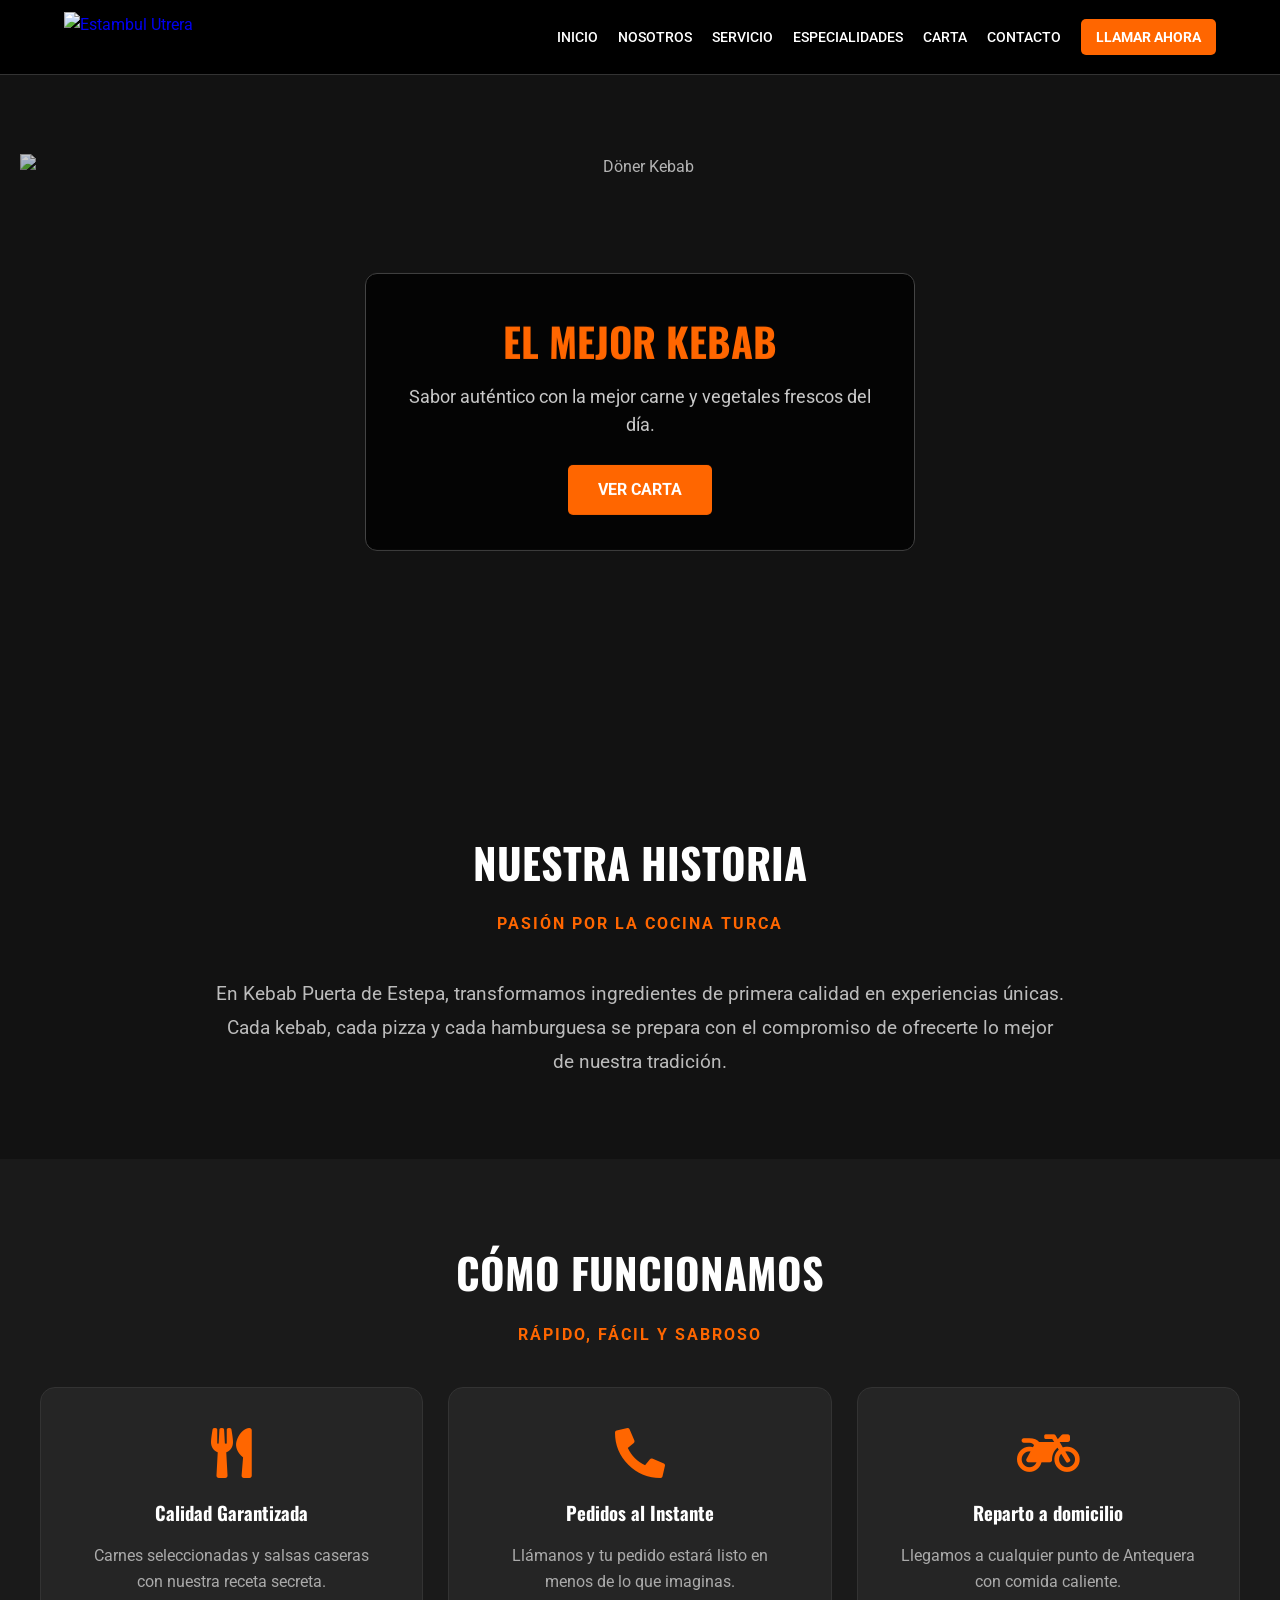
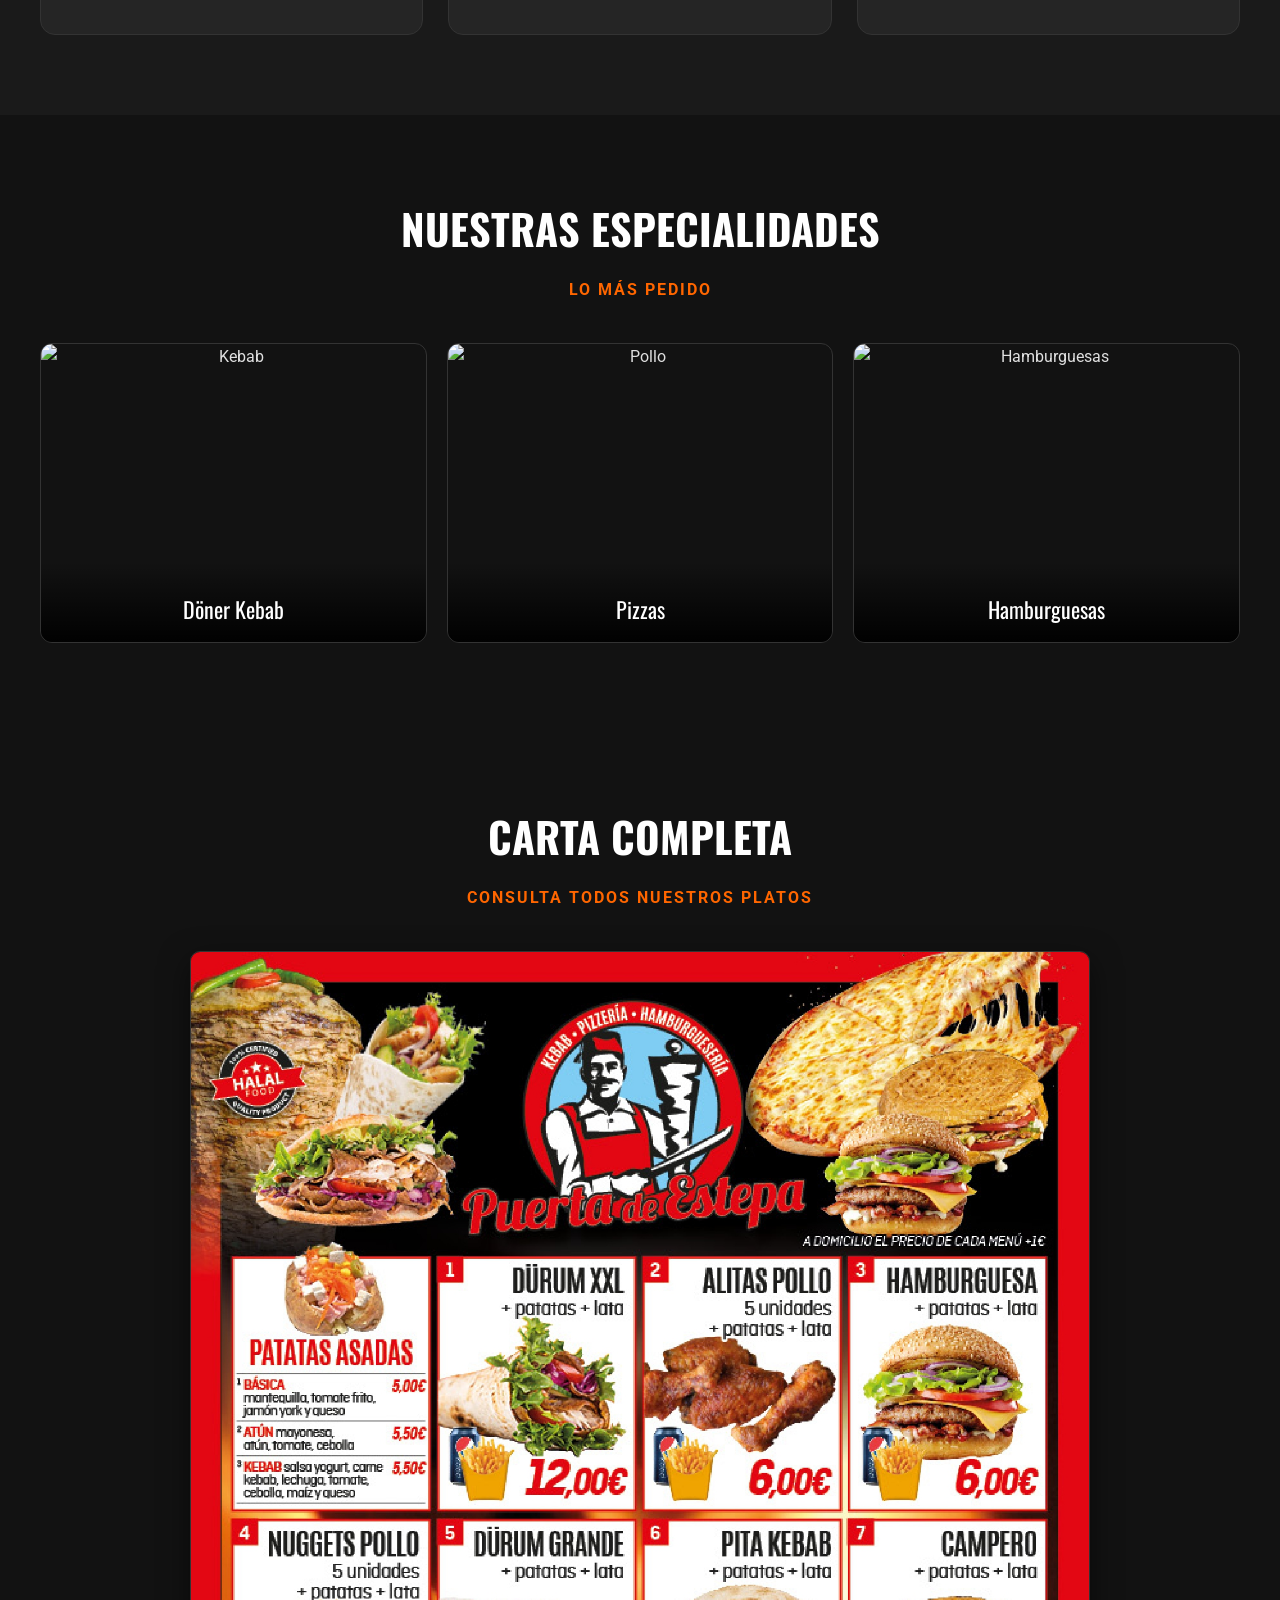
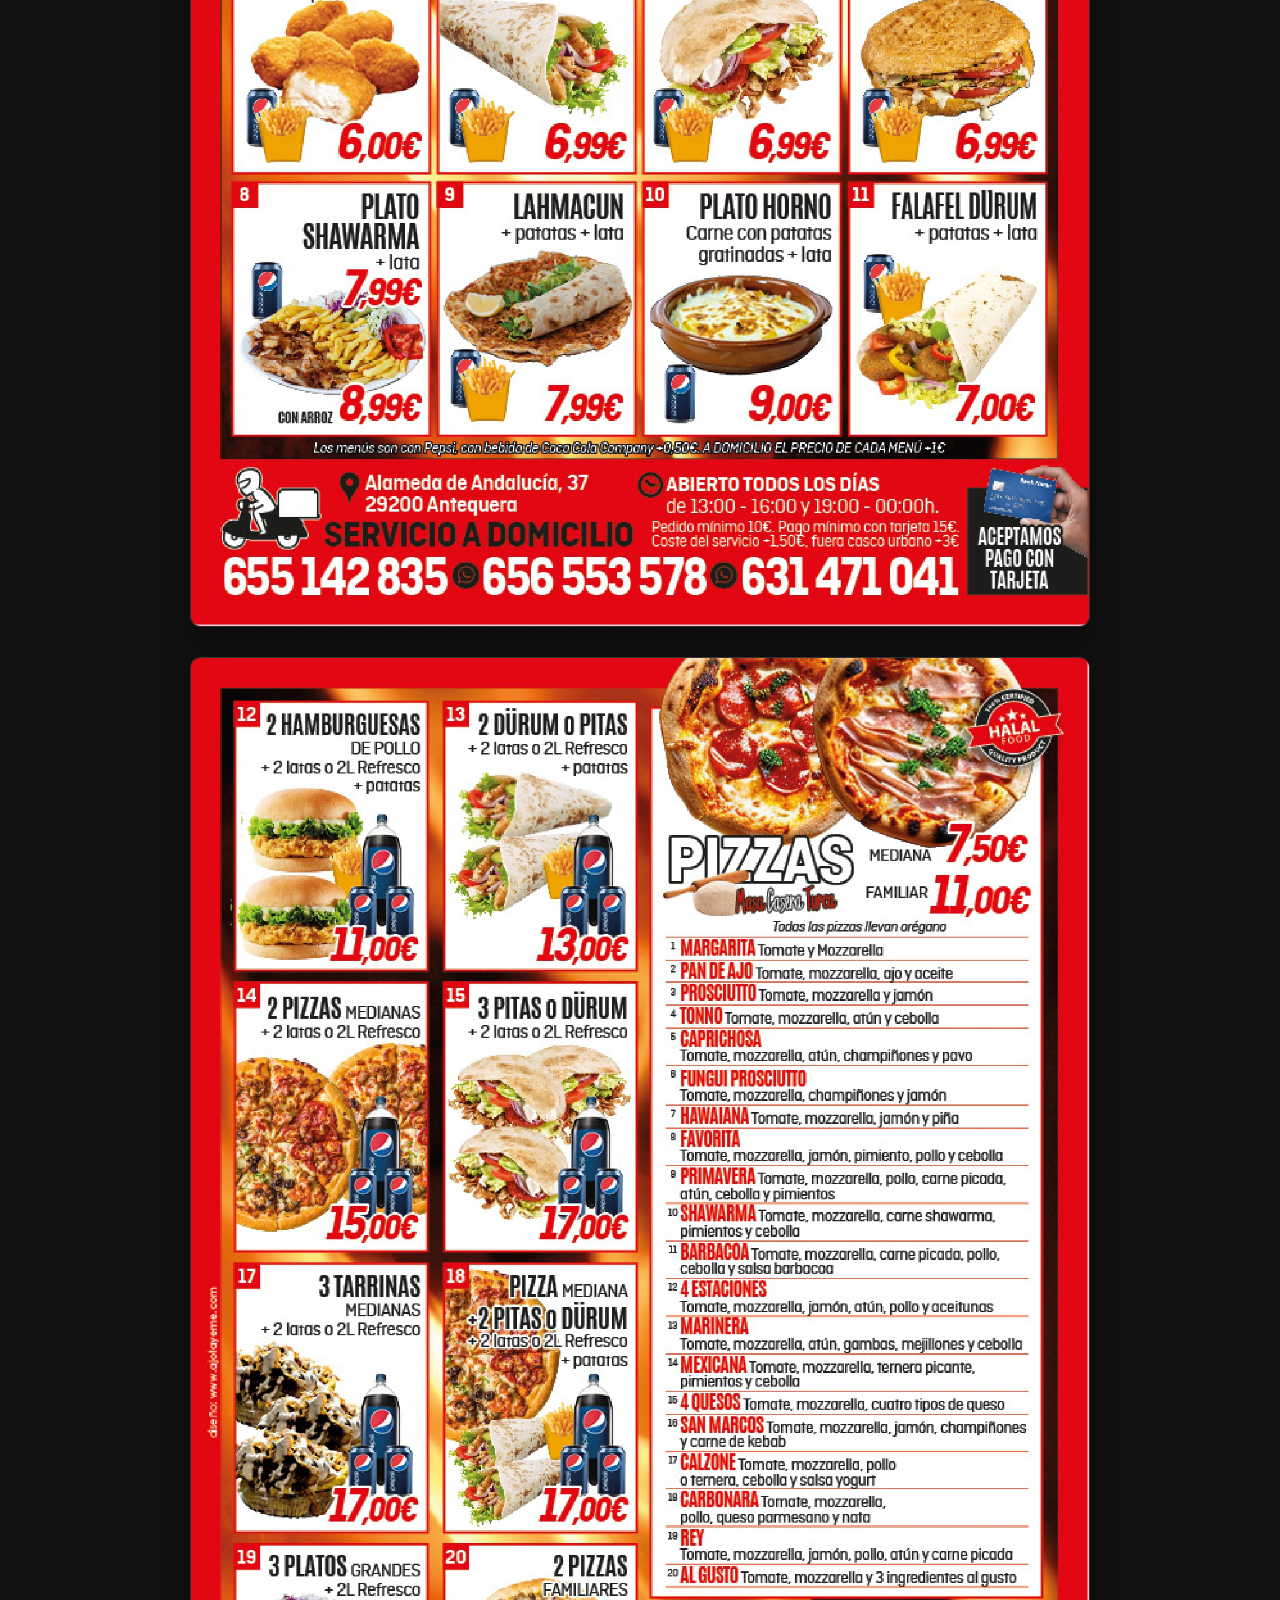
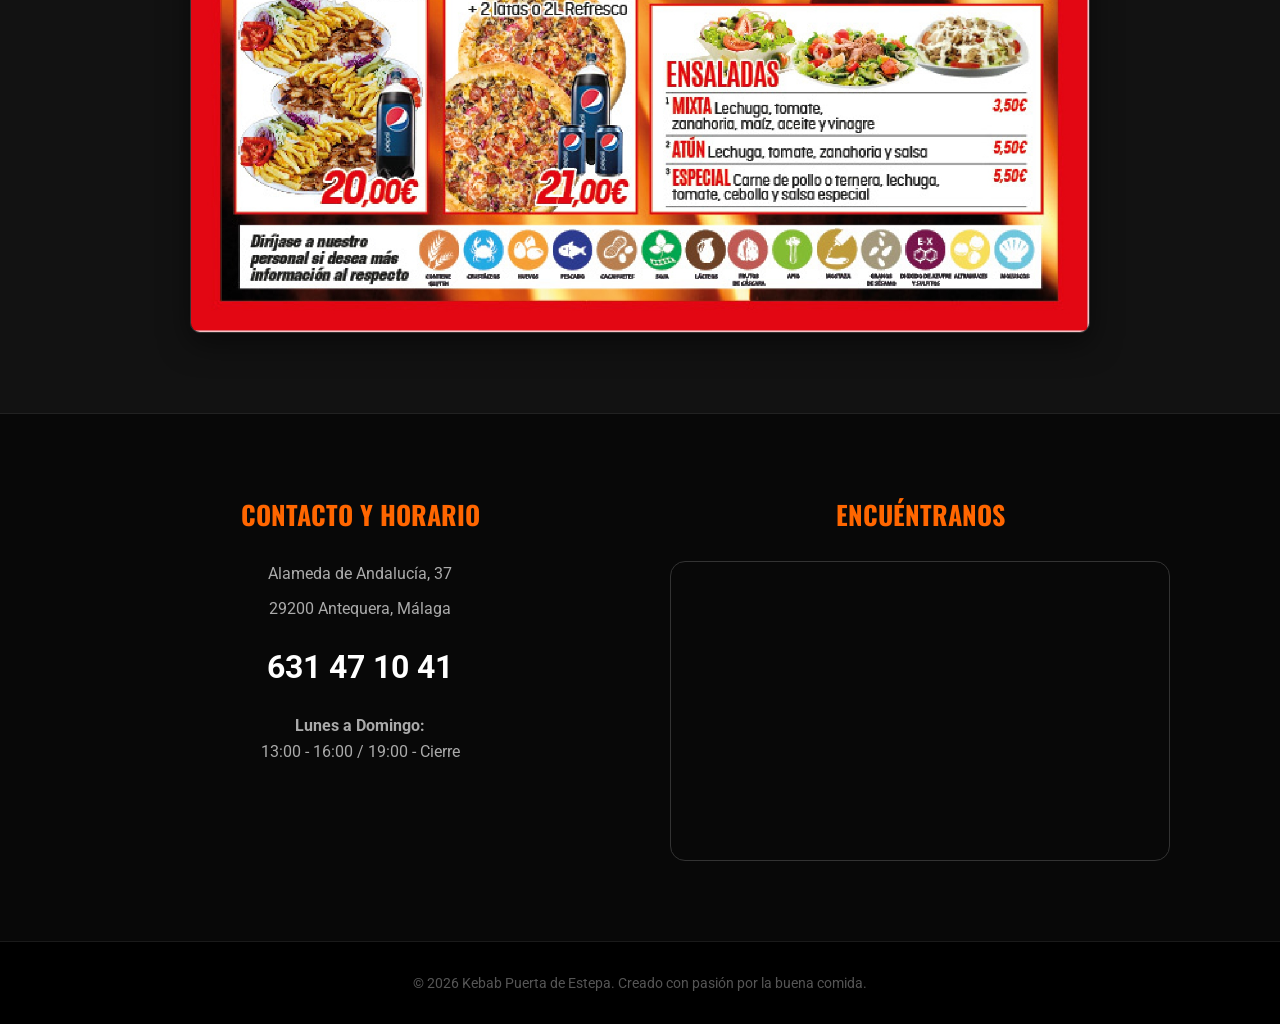
==== index.html @ 0ea39431 "feat: apply changes v3" ====
<!DOCTYPE html>
<html lang="es">
<head>
<meta charset="UTF-8">
<meta name="viewport" content="width=device-width, initial-scale=1.0">
<title>KEBAP ESTAMBUL - Modo Oscuro Animado</title>

<link href="https://fonts.googleapis.com/css?family=Roboto:300,400,500,700&display=swap" rel="stylesheet">
<link href="https://fonts.googleapis.com/css2?family=Oswald:wght@400;700&display=swap" rel="stylesheet">
<link rel="stylesheet" href="https://use.fontawesome.com/releases/v5.11.0/css/all.css">

<style>
/* --- ESTILOS MODO OSCURO --- */
html { scroll-behavior: smooth; }
* { margin:0; padding:0; box-sizing:border-box; font-family:'Roboto',sans-serif; }

body { 
    line-height:1.6; 
    color:#e0e0e0; 
    overflow-x: hidden; 
    width: 100%; 
    background-color: #121212; 
}

a { text-decoration:none; }
img { max-width:100%; display:block; }
ul { list-style:none; }

/* --- CLASES DE ANIMACIÓN --- */
.reveal {
    opacity: 0;
    transform: translateY(30px);
    transition: all 1.0s ease-out;
}

.reveal.active {
    opacity: 1;
    transform: translateY(0);
}

/* --- HEADER --- */
header {
    position: fixed; width: 100%; top: 0; left: 0; z-index: 1000;
    background: #000; padding: 12px 0; color: #fff;
    border-bottom: 1px solid #333;
}
header .container {
    display: flex; justify-content: space-between; align-items: center;
    width: 90%; max-width: 1200px; margin: auto;
}
header .logo img { height: 50px; width: auto; }

/* --- NAV --- */
nav ul { display: flex; gap: 20px; align-items: center; }
nav ul li a { color: #fff; font-weight: 500; font-size: 14px; transition: 0.3s; text-transform: uppercase; }
nav ul li a:hover { color: #ff6600; }
nav .nav-btn a { background: #ff6600; color: #fff; padding: 10px 15px; border-radius: 5px; font-weight: bold; }

.close-menu { display: none; color: #fff; font-size: 35px; position: absolute; top: 20px; right: 20px; cursor: pointer; }
.burger-menu { display: none; flex-direction: column; cursor: pointer; gap: 6px; }
.burger-menu span { width: 30px; height: 3px; background: #fff; border-radius: 3px; }

/* --- SLIDER --- */
.slider-container { width: 100%; overflow: hidden; margin-top: 74px; }
.slider { position: relative; height: 75vh; width: 100%; }
#slides { position: relative; width: 100%; height: 100%; }
#slides li.slide { position: absolute; top: 0; left: 0; width: 100%; height: 100%; opacity: 0; transition: opacity 1s ease; z-index: 0; }
#slides li.slide.active { opacity: 1; z-index: 1; }
#slides li.slide img { width: 100%; height: 100%; object-fit: cover; filter: brightness(0.8); }

#slides li.slide .caption {
    position: absolute; top: 50%; left: 50%; transform: translate(-50%, -50%);
    text-align: center; color: #fff; width: 85%; max-width: 550px; z-index: 2;
    background: rgba(0, 0, 0, 0.75); padding: 35px; border-radius: 12px; 
    backdrop-filter: blur(8px); border: 1px solid #444;
}
#slides li.slide .caption h1 { font-family: 'Oswald', sans-serif; font-size: 40px; margin-bottom: 10px; text-transform: uppercase; color: #ff6600; }
#slides li.slide .caption p { font-size: 18px; margin-bottom: 25px; color: #ccc; }
.btn-slide { background: #ff6600; color: #fff; padding: 12px 30px; border-radius: 5px; font-weight: bold; display: inline-block; transition: 0.3s; }

/* --- SECCIONES --- */
section { padding: 80px 20px; text-align: center; width: 100%; }
.inner-section { max-width: 1200px; margin: auto; }
.section-title { font-family: 'Oswald', sans-serif; font-size: 42px; margin-bottom: 15px; text-transform: uppercase; color: #fff; }
.section-subtitle { display: block; color: #ff6600; font-weight: bold; margin-bottom: 40px; text-transform: uppercase; letter-spacing: 2px; }

/* Estilo específico para la nueva sección Carta */
.carta-full { background: #121212; }
.carta-container { display: flex; flex-direction: column; gap: 30px; align-items: center; max-width: 900px; margin: auto; }
.carta-page { width: 100%; border: 1px solid #333; border-radius: 10px; overflow: hidden; box-shadow: 0 10px 30px rgba(0,0,0,0.5); }

/* Nosotros */
.about-section { background: #121212; }
.about-content p { font-size: 19px; color: #bbb; max-width: 850px; margin: auto; line-height: 1.8; }

/* Servicio */
.how-section { background: #1a1a1a; }
.how-grid { display: flex; flex-wrap: wrap; gap: 25px; justify-content: center; }
.how-box { 
    flex: 1 1 300px; 
    background: #252525; 
    padding: 40px; 
    border-radius: 15px; 
    border: 1px solid #333;
    transition: 0.3s;
}
.how-box:hover { border-color: #ff6600; transform: translateY(-5px); }
.how-box i { font-size: 50px; color: #ff6600; margin-bottom: 20px; }
.how-box h3 { font-family: 'Oswald', sans-serif; margin-bottom: 15px; color: #fff; }
.how-box p { color: #aaa; }

/* Carta */
.gallery-grid { display: flex; gap: 20px; flex-wrap: wrap; justify-content: center; }
.gallery-img { position: relative; overflow: hidden; border-radius: 12px; flex: 1 1 320px; height: 300px; border: 1px solid #333; }
.gallery-img img { width: 100%; height: 100%; object-fit: cover; transition: 0.6s; }
.gallery-img:hover img { transform: scale(1.1); filter: brightness(1.1); }
.gallery-img .img-meta { 
    position: absolute; bottom: 0; left: 0; width: 100%; 
    background: linear-gradient(transparent, rgba(0,0,0,0.95)); 
    color: #fff; padding: 30px 20px 15px; 
    font-family: 'Oswald', sans-serif; font-size: 22px; 
}

/* --- FOOTER --- */
footer { background: #080808; color: #fff; padding-top: 80px; border-top: 1px solid #222; }
.footer-content { display: flex; flex-wrap: wrap; justify-content: center; gap: 60px; padding: 0 20px 80px; max-width: 1100px; margin: auto; }
.footer-info-block { flex: 1 1 350px; text-align: center; }
.footer-info-block h5 { color: #ff6600; font-family: 'Oswald', sans-serif; font-size: 26px; margin-bottom: 25px; text-transform: uppercase; }
.footer-info-block p { color: #aaa; font-size: 16px; margin-bottom: 10px; }
.tel-big { font-size: 32px; color: #fff; font-weight: bold; display: block; margin: 20px 0; transition: 0.3s; }
.map-frame { height: 300px; border-radius: 15px; overflow: hidden; border: 1px solid #333; }

.copyright { background: #000; padding: 30px; text-align: center; border-top: 1px solid #1a1a1a; }
.copyright p { font-size: 14px; color: #555; }

/* --- RESPONSIVE --- */
@media (max-width: 991px) {
    .burger-menu { display: flex; }
    nav ul {
        position: fixed; top: 0; right: -100%; width: 80%; height: 100vh;
        background: #000; flex-direction: column; justify-content: center;
        transition: 0.4s; z-index: 1050; border-left: 1px solid #333;
    }
    nav ul.show { right: 0; }
    .close-menu { display: block; }
    nav ul li a { font-size: 24px; padding: 20px; width: 100%; text-align: center; }
}
</style>
</head>
<body>

<header>
    <div class="container">
        <div class="logo"><a href="#inicio"><img src="https://kebapestambul.com/images/logo-kebab-estambul.png" alt="Estambul Utrera"></a></div>
        <nav>
            <div class="burger-menu" id="burger"><span></span><span></span><span></span></div>
            <ul id="nav-menu">
                <div class="close-menu" id="close-btn">×</div>
                <li><a href="#inicio" class="nav-link">Inicio</a></li>
                <li><a href="#nosotros" class="nav-link">Nosotros</a></li>
                <li><a href="#servicio" class="nav-link">Servicio</a></li>
                <li><a href="#especialidades" class="nav-link">Especialidades</a></li>
                <li><a href="#carta-completa" class="nav-link">Carta</a></li>
                <li><a href="#contacto" class="nav-link">Contacto</a></li>
                <li class="nav-btn"><a href="tel:954327191">LLAMAR AHORA</a></li>
            </ul>
        </nav>
    </div>
</header>

<div class="slider-container" id="inicio">
    <section class="slider">
        <ul id="slides">
            <li class="slide active">
                <img src="https://kebapestambul.com/imagen/banner_inicio/1098653234-1.jpg" alt="Döner Kebab">
                <div class="caption">
                    <h1>EL MEJOR KEBAB</h1>
                    <p>Sabor auténtico con la mejor carne y vegetales frescos del día.</p>
                    <a href="#carta-completa" class="btn-slide">VER CARTA</a>
                </div>
            </li>
            <li class="slide">
                <img src="https://kebapestambul.com/imagen/banner_inicio/203150112-6.jpg" alt="Pollo Kentucky">
                <div class="caption">
                    <h1>Pizzas de todo tipo</h1>
                    <p>las pizzas más famosas de Antequera. ¡Pruébalo ahora!</p>
                    <a href="#carta-completa" class="btn-slide">VER CARTA</a>
                </div>
            </li>
        </ul>
    </section>
</div>

<section id="nosotros" class="about-section reveal">
    <div class="inner-section">
        <h2 class="section-title">Nuestra Historia</h2>
        <span class="section-subtitle">Pasión por la cocina turca</span>
        <div class="about-content">
            <p>En Kebab Puerta de Estepa, transformamos ingredientes de primera calidad en experiencias únicas. Cada kebab, cada pizza y cada hamburguesa se prepara con el compromiso de ofrecerte lo mejor de nuestra tradición.</p>
        </div>
    </div>
</section>

<section id="servicio" class="how-section reveal">
    <div class="inner-section">
        <h2 class="section-title">Cómo Funcionamos</h2>
        <span class="section-subtitle">Rápido, Fácil y Sabroso</span>
        <div class="how-grid">
            <div class="how-box">
                <i class="fas fa-utensils"></i>
                <h3>Calidad Garantizada</h3>
                <p>Carnes seleccionadas y salsas caseras con nuestra receta secreta.</p>
            </div>
            <div class="how-box">
                <i class="fas fa-phone-alt"></i>
                <h3>Pedidos al Instante</h3>
                <p>Llámanos y tu pedido estará listo en menos de lo que imaginas.</p>
            </div>
            <div class="how-box">
                <i class="fas fa-motorcycle"></i>
                <h3>Reparto a domicilio</h3>
                <p>Llegamos a cualquier punto de Antequera con comida caliente.</p>
            </div>
        </div>
    </div>
</section>

<section id="especialidades" class="reveal">
    <div class="inner-section">
        <h2 class="section-title">Nuestras Especialidades</h2>
        <span class="section-subtitle">Lo más pedido</span>
        <div class="gallery-grid">
            <div class="gallery-img">
                <img src="https://kebapestambul.com/images/gallery/img-04.jpg" alt="Kebab">
                <div class="img-meta">Döner Kebab</div>
            </div>
            <div class="gallery-img">
                <img src="https://kebapestambul.com/images/gallery/img-02.jpg" alt="Pollo">
                <div class="img-meta">Pizzas</div>
            </div>
            <div class="gallery-img">
                <img src="https://kebapestambul.com/imagen/banner_inicio/205816446-4.jpg" alt="Hamburguesas">
                <div class="img-meta">Hamburguesas</div>
            </div>
        </div>
    </div>
</section>

<section id="carta-completa" class="carta-full reveal">
    <div class="inner-section">
        <h2 class="section-title">Carta Completa</h2>
        <span class="section-subtitle">Consulta todos nuestros platos</span>
        <div class="carta-container">
            <div class="carta-page">
                <img src="./assets/carta1.jpg" alt="Carta Página 1">
            </div>
            <div class="carta-page">
                <img src="./assets/carta2.jpg" alt="Carta Página 2">
            </div>
        </div>
    </div>
</section>

<footer id="contacto" class="reveal">
    <div class="footer-content">
        <div class="footer-info-block">
            <h5>Contacto y Horario</h5>
            <p> Alameda de Andalucía, 37</p>
            <p>29200 Antequera, Málaga</p>
            <a href="tel:631471041" class="tel-big">631 47 10 41</a>
            <p><strong>Lunes a Domingo:</strong><br>13:00 - 16:00 / 19:00 - Cierre</p>
        </div>
        <div class="footer-info-block">
            <h5>Encuéntranos</h5>
            <div class="map-frame">
                <iframe src="https://www.google.com/maps/embed?pb=!1m18!1m12!1m3!1d3185.499698072351!2d-4.5651406!3d37.02173020000001!2m3!1f0!2f0!3f0!3m2!1i1024!2i768!4f13.1!3m3!1m2!1s0xd72901e860bd069%3A0x8bb488578b625b4!2sKebab-Pizzer%C3%ADa%20Puerta%20De%20Estepa!5e0!3m2!1ses!2ses!4v1771373750464!5m2!1ses!2ses" width="100%" height="100%" style="border:0;" allowfullscreen="" loading="lazy" referrerpolicy="no-referrer-when-downgrade"></iframe>
            </div>
        </div>
    </div>
    <div class="copyright">
        <p>© 2026 Kebab Puerta de Estepa. Creado con pasión por la buena comida.</p>
    </div>
</footer>

<script>
    // Slider
    const slides = document.querySelectorAll('#slides li.slide');
    let currentIndex = 0;
    setInterval(() => {
        slides[currentIndex].classList.remove('active');
        currentIndex = (currentIndex + 1) % slides.length;
        slides[currentIndex].classList.add('active');
    }, 5000);

    // Menú
    const burger = document.getElementById('burger');
    const closeBtn = document.getElementById('close-btn');
    const navMenu = document.getElementById('nav-menu');
    const navLinks = document.querySelectorAll('.nav-link');

    burger.onclick = () => { navMenu.classList.add('show'); document.body.style.overflow = 'hidden'; };
    closeBtn.onclick = () => { navMenu.classList.remove('show'); document.body.style.overflow = 'auto'; };
    navLinks.forEach(link => { link.onclick = () => { navMenu.classList.remove('show'); document.body.style.overflow = 'auto'; }; });

    // Animación al bajar
    const revealSections = document.querySelectorAll('.reveal');
    const observerOptions = { threshold: 0.15 };
    const sectionObserver = new IntersectionObserver((entries) => {
        entries.forEach(entry => {
            if (entry.isIntersecting) {
                entry.target.classList.add('active');
            }
        });
    }, observerOptions);
    revealSections.forEach(section => { sectionObserver.observe(section); });
</script>

</body>
</html>
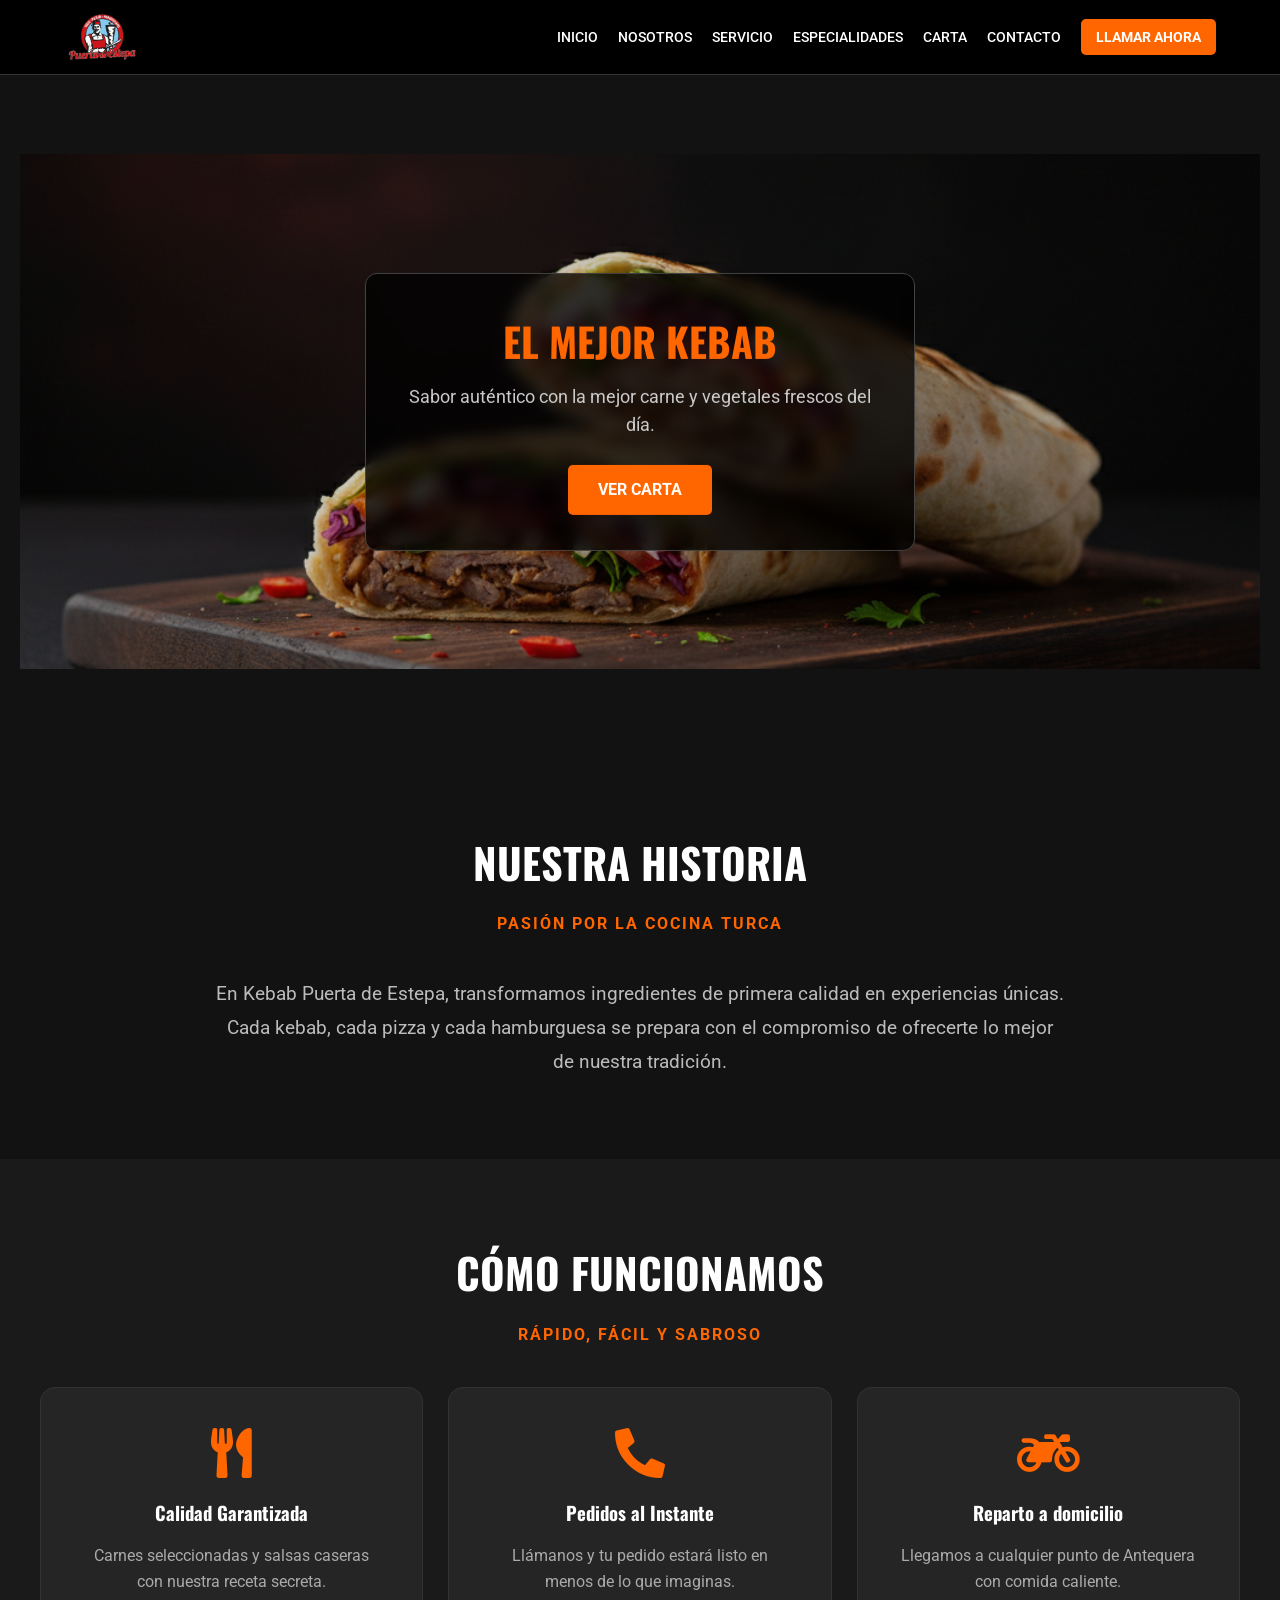
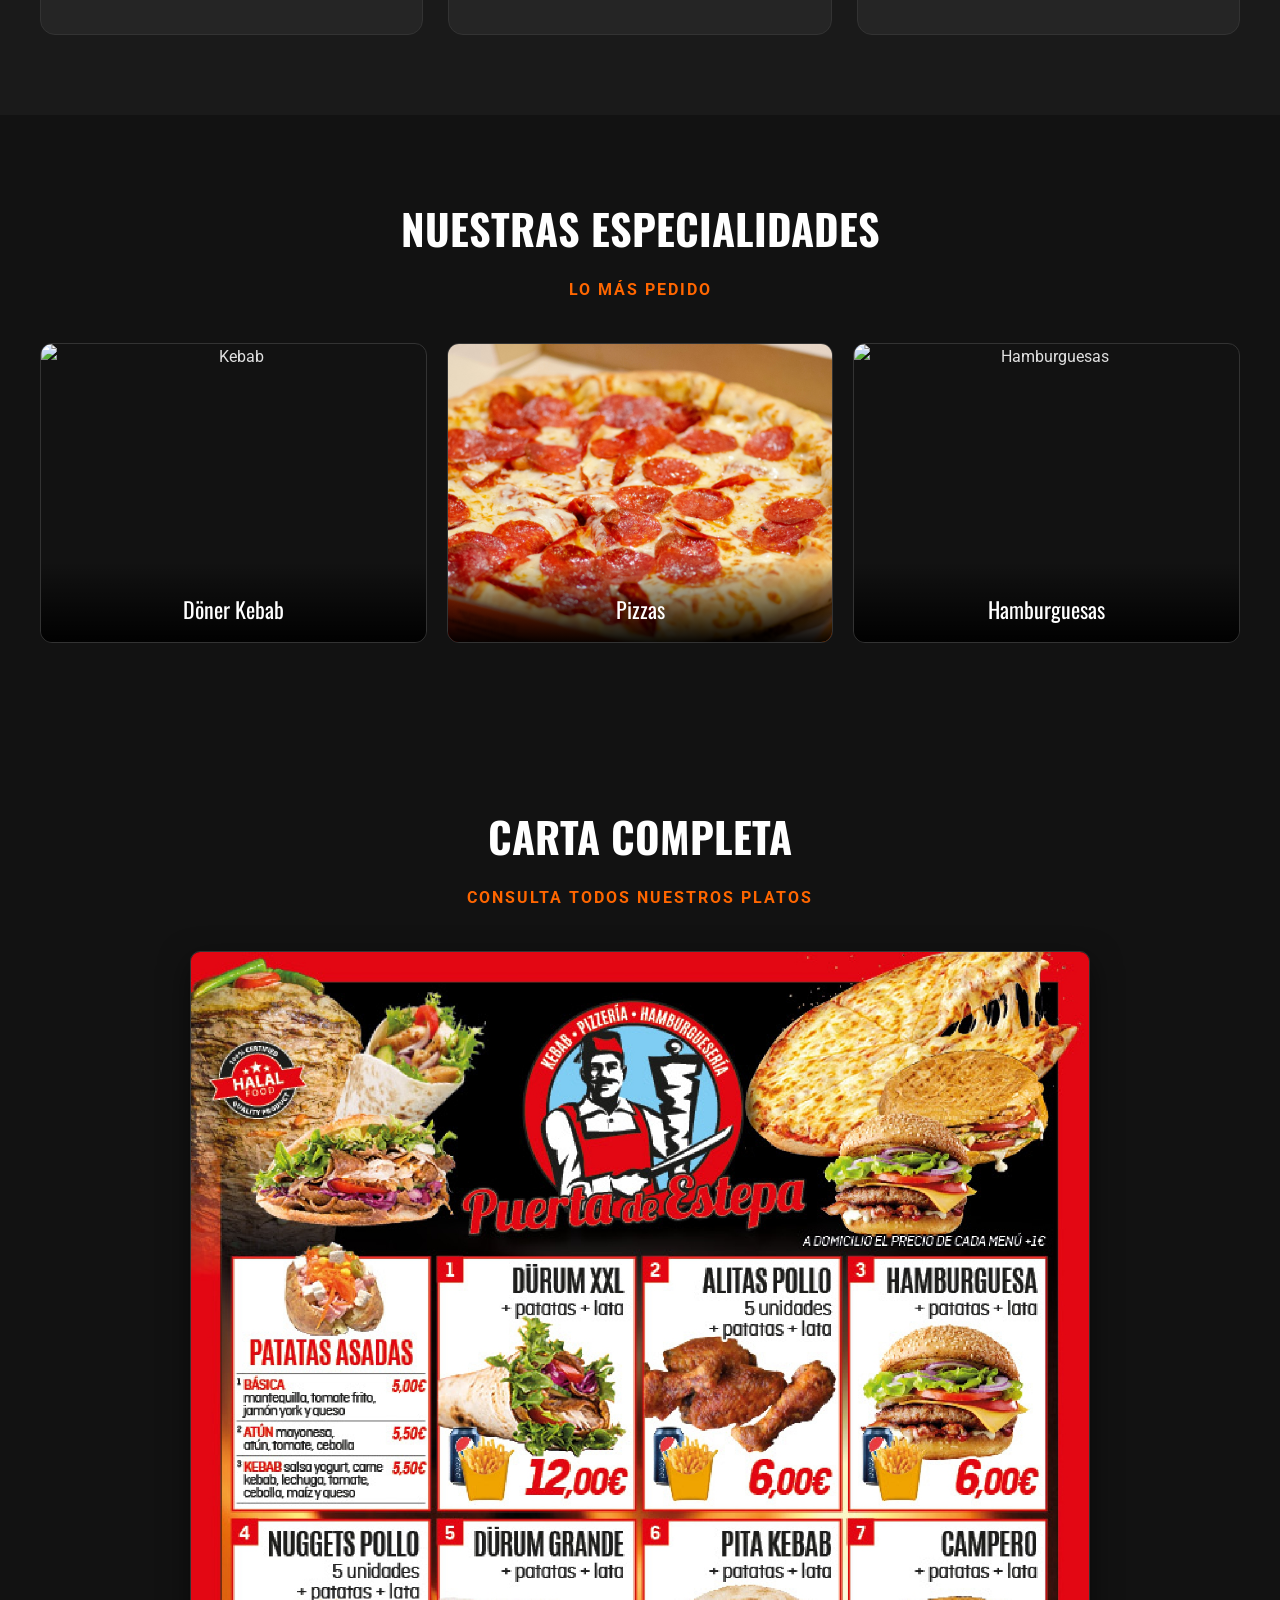
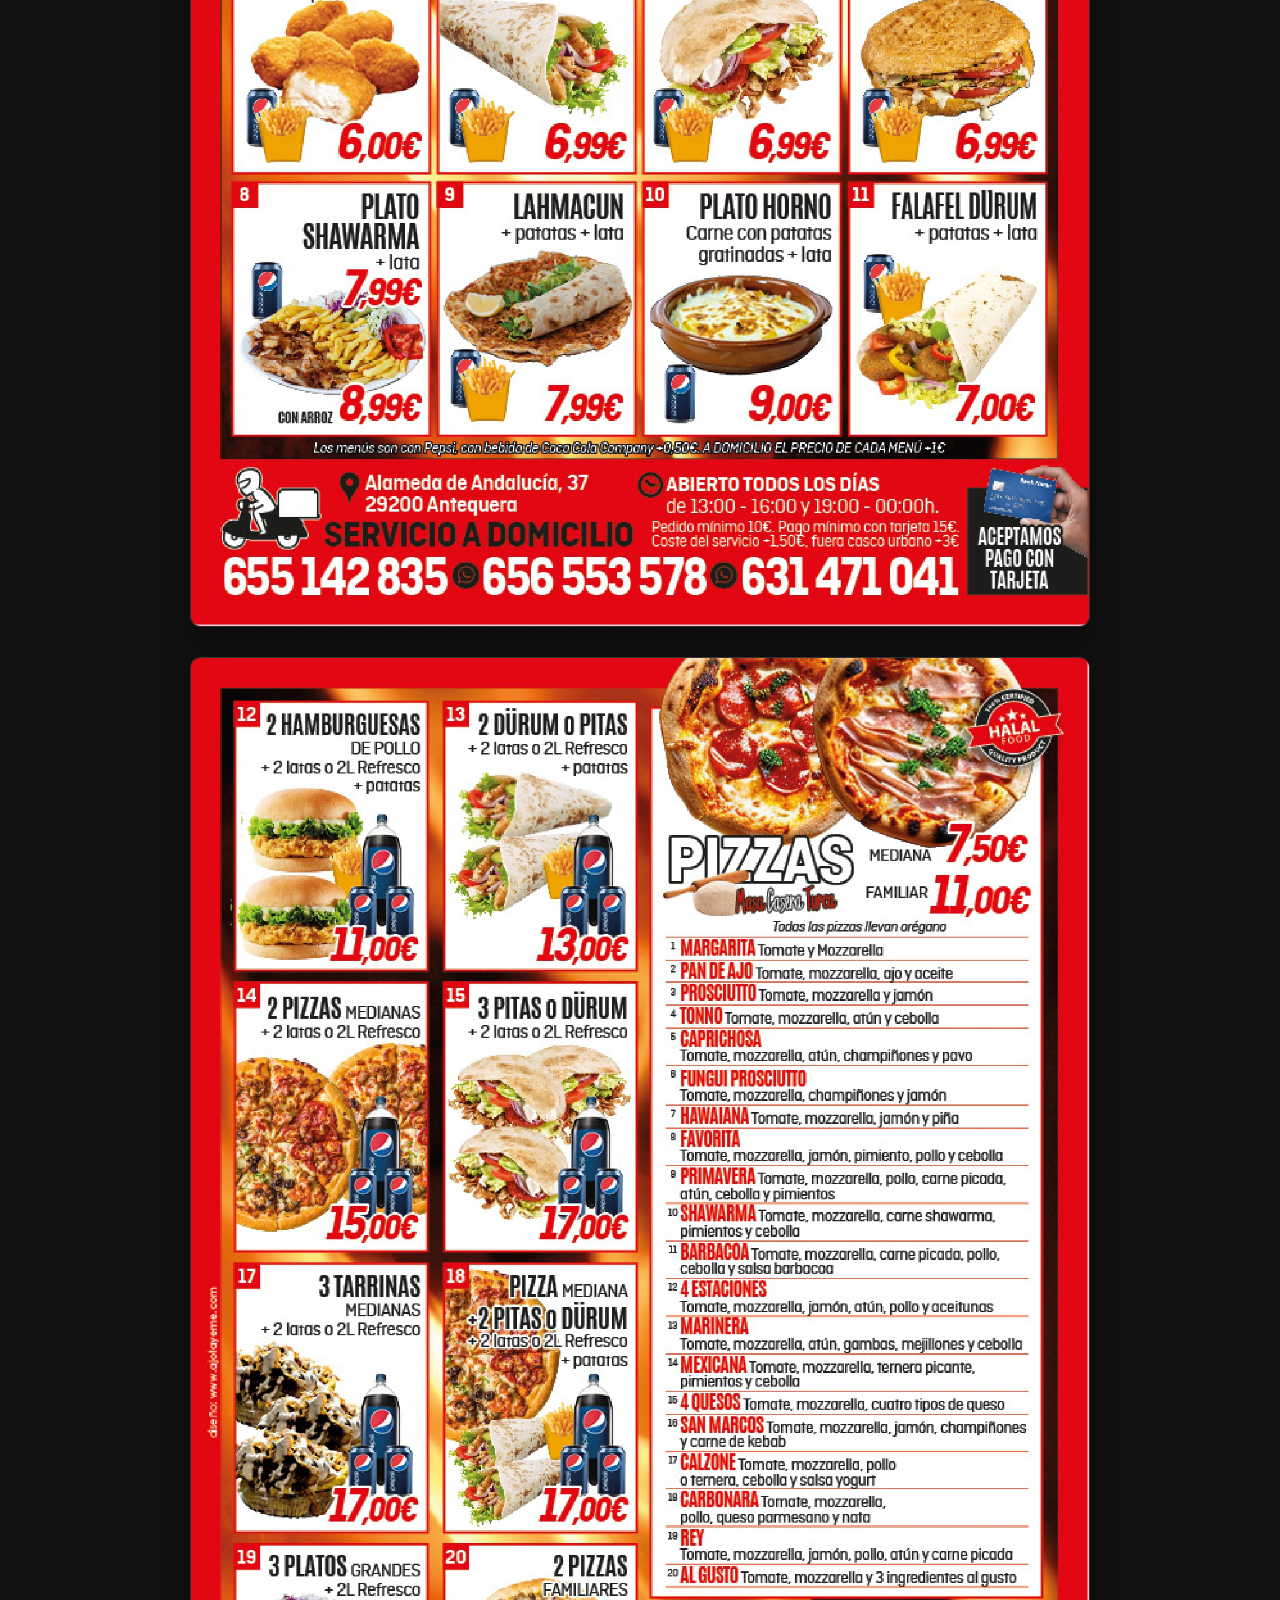
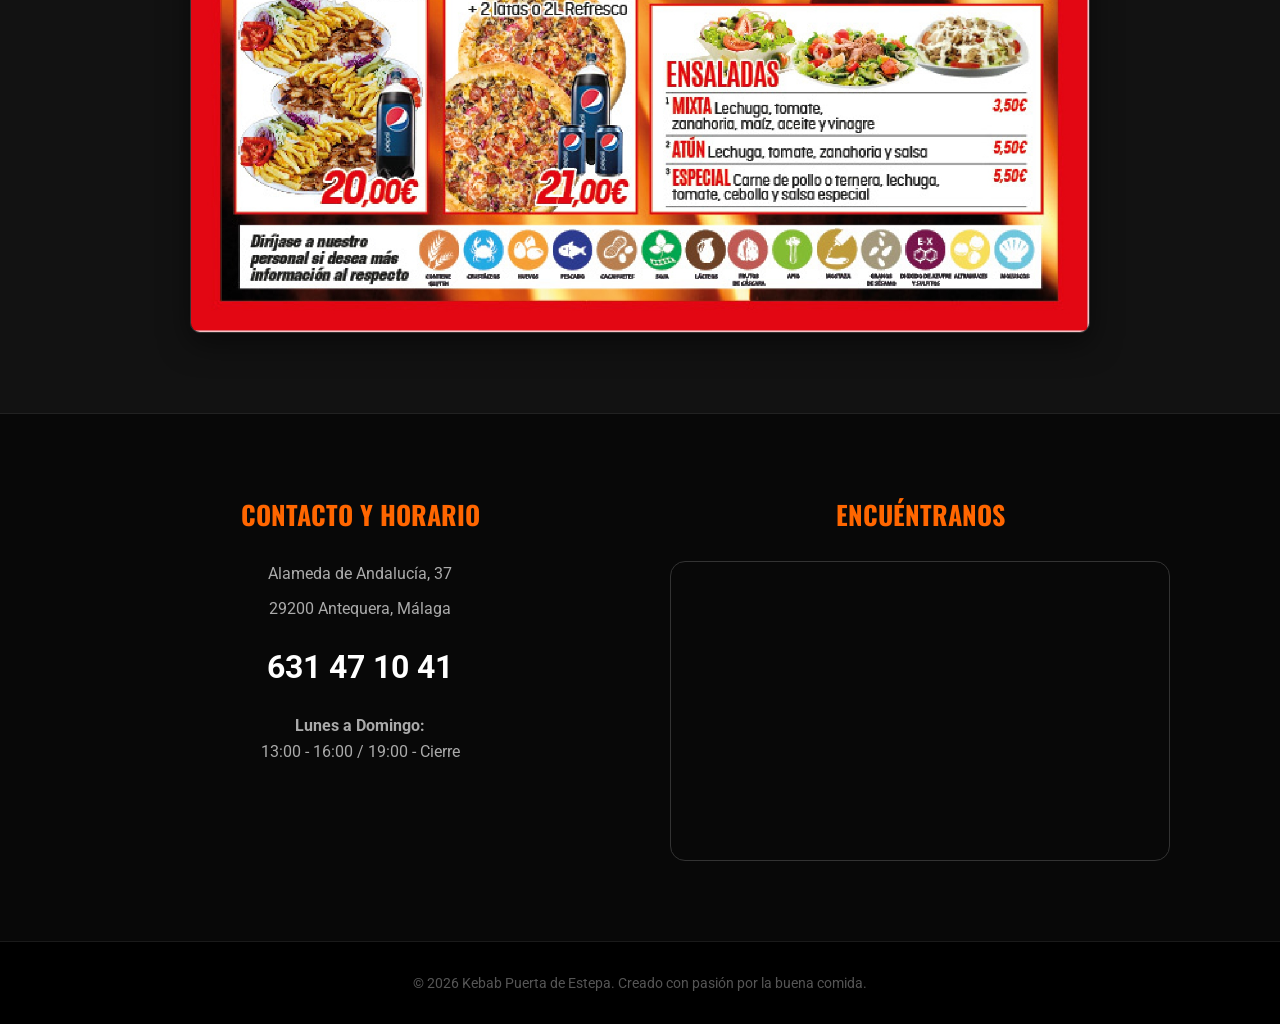
==== commit d5441dd3: "feat: apply changes v4" ====
--- a/index.html
+++ b/index.html
@@ -151,7 +151,7 @@
 
 <header>
     <div class="container">
-        <div class="logo"><a href="#inicio"><img src="https://kebapestambul.com/images/logo-kebab-estambul.png" alt="Estambul Utrera"></a></div>
+        <div class="logo"><a href="#inicio"><img src="./assets/logo.png" alt="Kebab Puerta de Estepa"></a></div>
         <nav>
             <div class="burger-menu" id="burger"><span></span><span></span><span></span></div>
             <ul id="nav-menu">
@@ -172,7 +172,7 @@
     <section class="slider">
         <ul id="slides">
             <li class="slide active">
-                <img src="https://kebapestambul.com/imagen/banner_inicio/1098653234-1.jpg" alt="Döner Kebab">
+                <img src="./assets/kebab2.png" alt="Döner Kebab">
                 <div class="caption">
                     <h1>EL MEJOR KEBAB</h1>
                     <p>Sabor auténtico con la mejor carne y vegetales frescos del día.</p>
@@ -180,10 +180,26 @@
                 </div>
             </li>
             <li class="slide">
-                <img src="https://kebapestambul.com/imagen/banner_inicio/203150112-6.jpg" alt="Pollo Kentucky">
+                <img src="./assets/pizza2.png" alt="Pollo Kentucky">
                 <div class="caption">
                     <h1>Pizzas de todo tipo</h1>
-                    <p>las pizzas más famosas de Antequera. ¡Pruébalo ahora!</p>
+                    <p>Las pizzas más famosas de Antequera. ¡Pruébalo ahora!</p>
+                    <a href="#carta-completa" class="btn-slide">VER CARTA</a>
+                </div>
+            </li>
+            <li class="slide">
+                <img src="./assets/kebab3.png" alt="Döner Kebab">
+                <div class="caption">
+                    <h1>EL MEJOR KEBAB</h1>
+                    <p>Sabor auténtico con la mejor carne y vegetales frescos del día.</p>
+                    <a href="#carta-completa" class="btn-slide">VER CARTA</a>
+                </div>
+            </li>
+            <li class="slide">
+                <img src="./assets/pizza3.png" alt="Pollo Kentucky">
+                <div class="caption">
+                    <h1>Pizzas de todo tipo</h1>
+                    <p>Las pizzas más famosas de Antequera. ¡Pruébalo ahora!</p>
                     <a href="#carta-completa" class="btn-slide">VER CARTA</a>
                 </div>
             </li>
@@ -231,15 +247,15 @@
         <span class="section-subtitle">Lo más pedido</span>
         <div class="gallery-grid">
             <div class="gallery-img">
-                <img src="https://kebapestambul.com/images/gallery/img-04.jpg" alt="Kebab">
+                <img src="./assets/kebab1.jpg" alt="Kebab">
                 <div class="img-meta">Döner Kebab</div>
             </div>
             <div class="gallery-img">
-                <img src="https://kebapestambul.com/images/gallery/img-02.jpg" alt="Pollo">
+                <img src="./assets/pizza1.jpg" alt="Pollo">
                 <div class="img-meta">Pizzas</div>
             </div>
             <div class="gallery-img">
-                <img src="https://kebapestambul.com/imagen/banner_inicio/205816446-4.jpg" alt="Hamburguesas">
+                <img src="./assets/burguer1.jpg" alt="Hamburguesas">
                 <div class="img-meta">Hamburguesas</div>
             </div>
         </div>
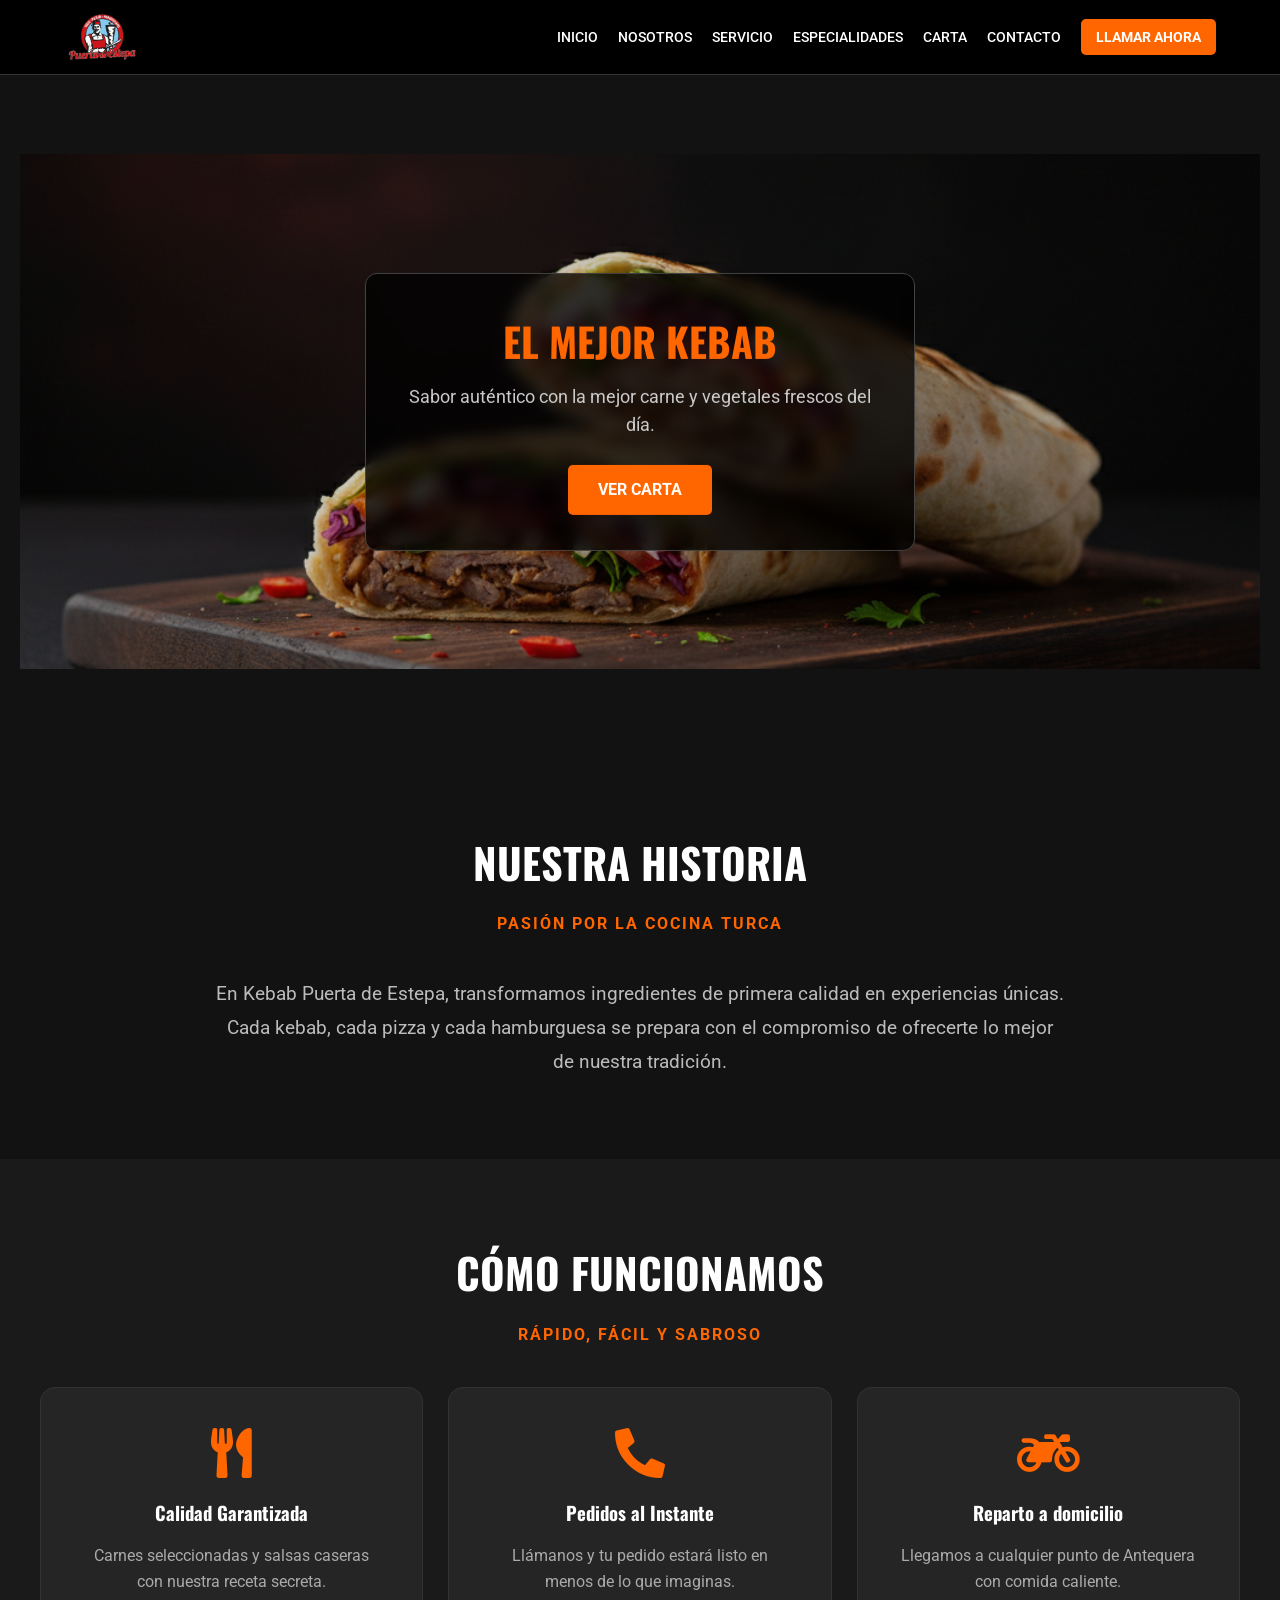
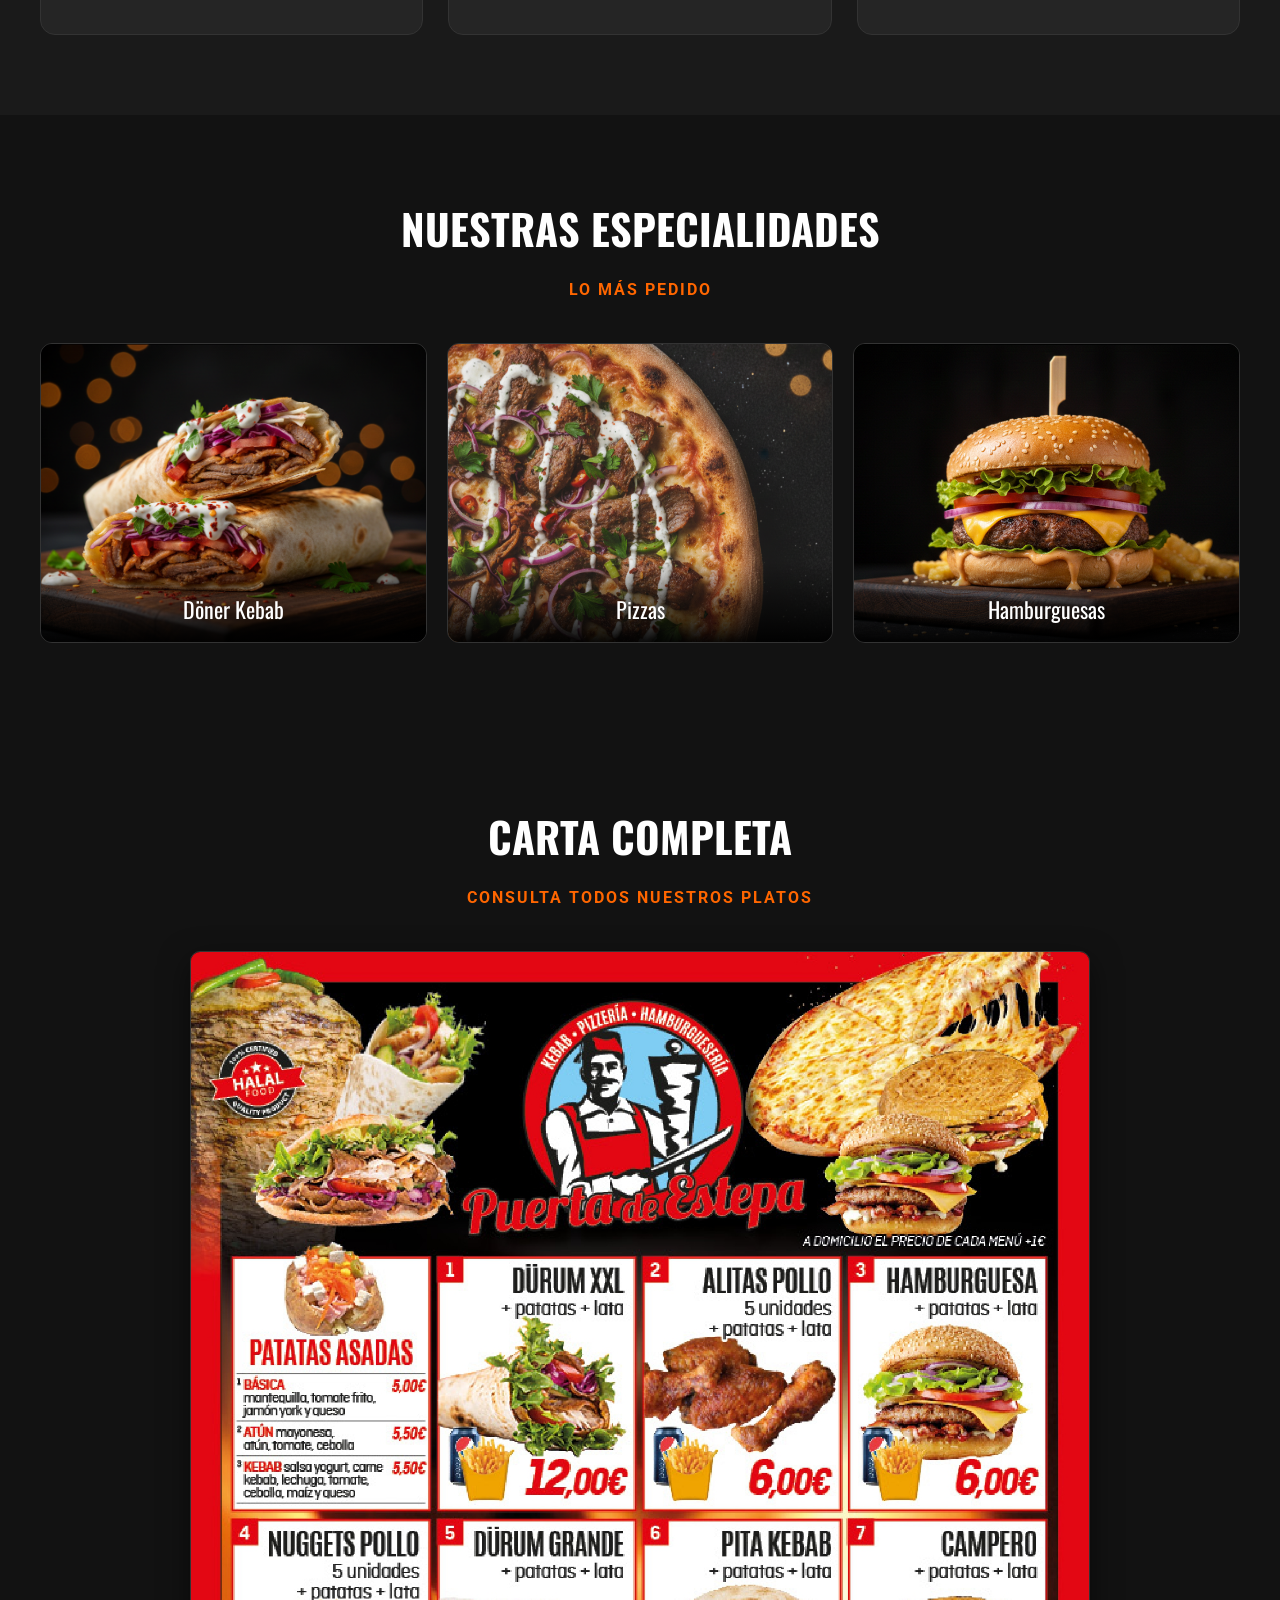
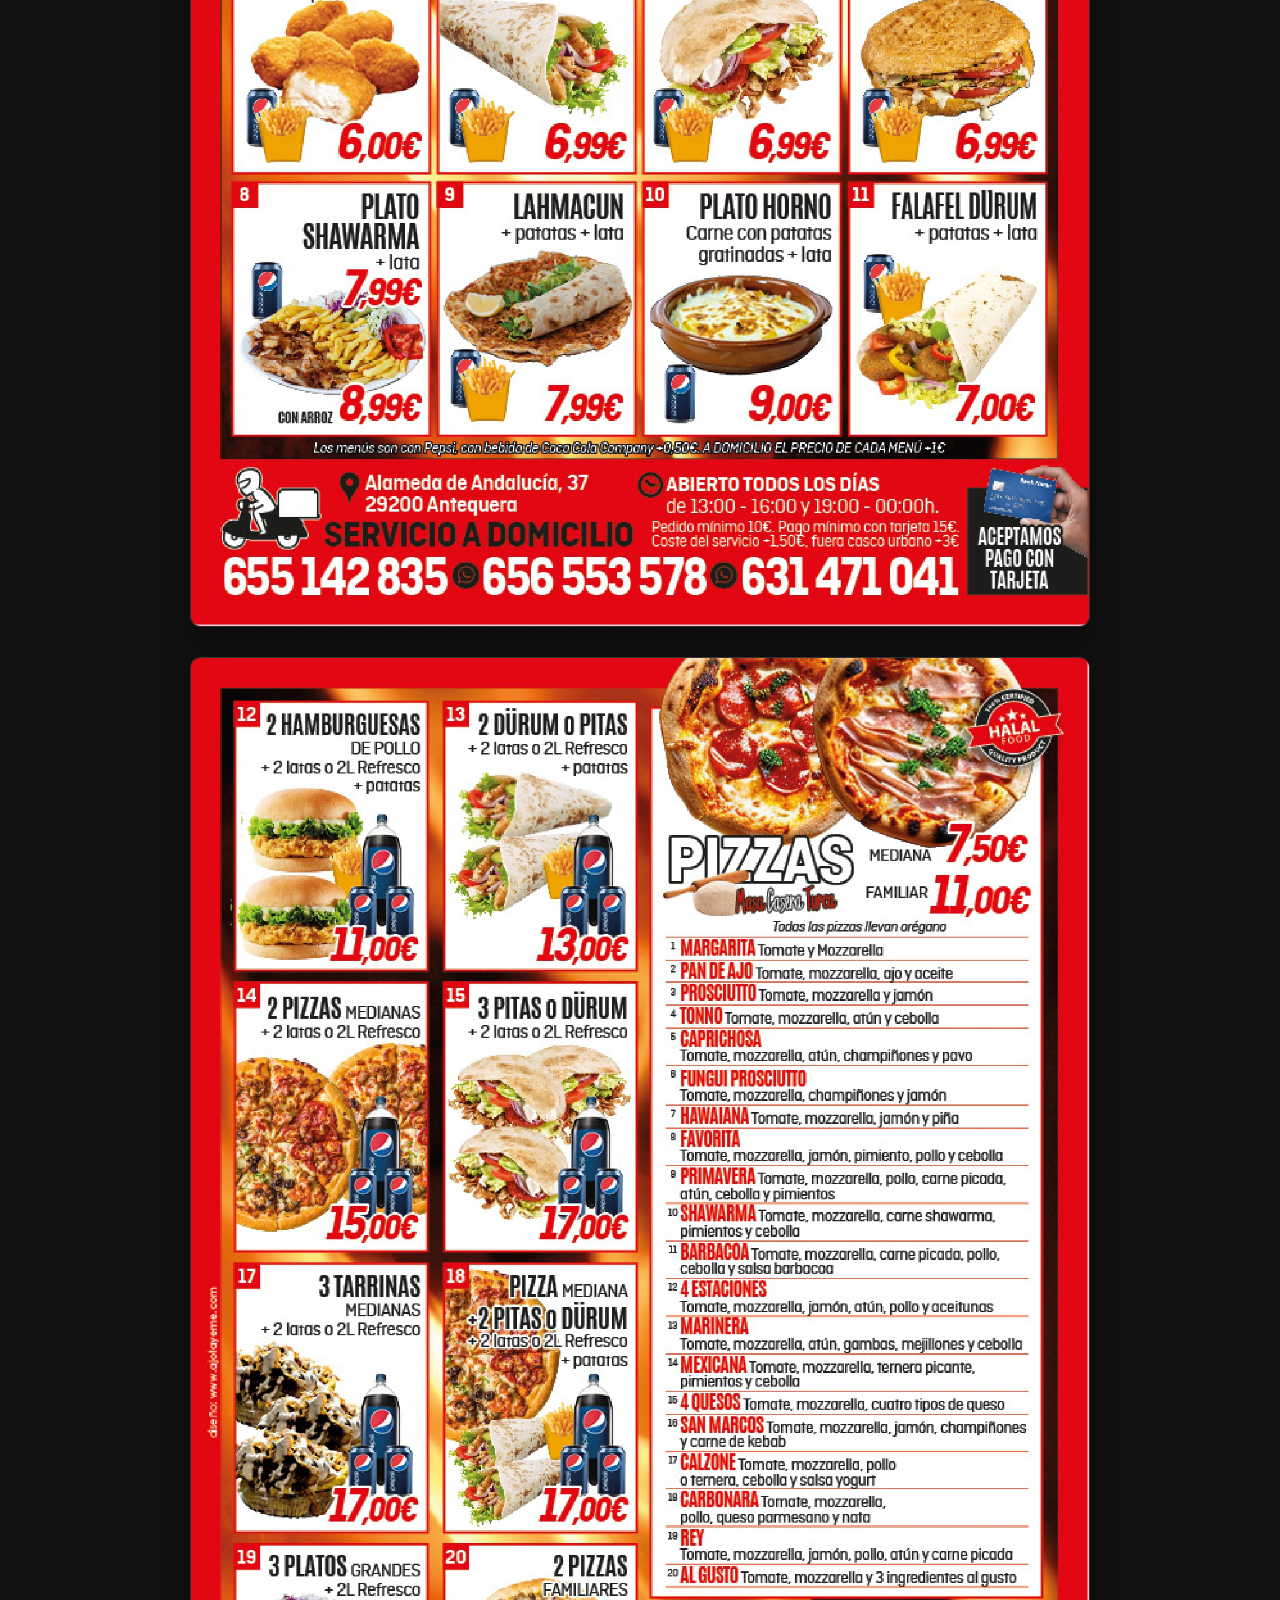
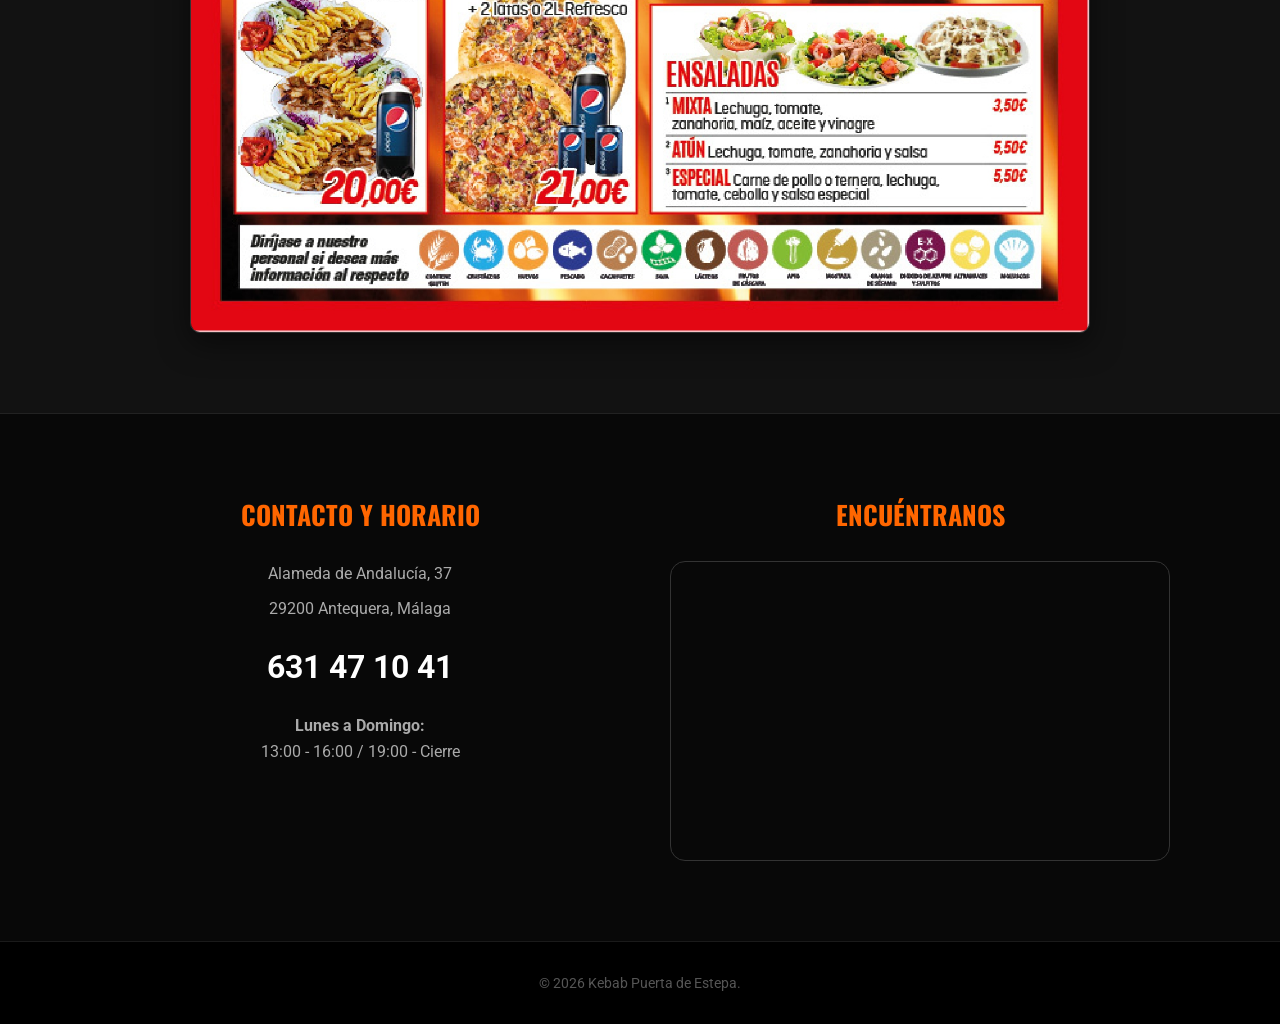
==== commit 9e222504: "feat: apply changes v5" ====
--- a/index.html
+++ b/index.html
@@ -25,6 +25,28 @@
 a { text-decoration:none; }
 img { max-width:100%; display:block; }
 ul { list-style:none; }
+
+/* --- BOTÓN WHATSAPP (SOLO MÓVIL) --- */
+.whatsapp-float {
+    display: none; /* Oculto por defecto (Escritorio) */
+    position: fixed;
+    width: 60px;
+    height: 60px;
+    bottom: 20px;
+    right: 20px;
+    background-color: #25d366;
+    color: #FFF;
+    border-radius: 50px;
+    text-align: center;
+    font-size: 30px;
+    box-shadow: 2px 2px 10px rgba(0,0,0,0.5);
+    z-index: 2000;
+    align-items: center;
+    justify-content: center;
+}
+.whatsapp-float i {
+    line-height: 60px;
+}
 
 /* --- CLASES DE ANIMACIÓN --- */
 .reveal {
@@ -135,6 +157,7 @@
 
 /* --- RESPONSIVE --- */
 @media (max-width: 991px) {
+    .whatsapp-float { display: flex; } /* Mostrar solo en móviles */
     .burger-menu { display: flex; }
     nav ul {
         position: fixed; top: 0; right: -100%; width: 80%; height: 100vh;
@@ -148,6 +171,10 @@
 </style>
 </head>
 <body>
+
+<a href="https://wa.me/34631471041" class="whatsapp-float" target="_blank">
+    <i class="fab fa-whatsapp"></i>
+</a>
 
 <header>
     <div class="container">
@@ -247,15 +274,15 @@
         <span class="section-subtitle">Lo más pedido</span>
         <div class="gallery-grid">
             <div class="gallery-img">
-                <img src="./assets/kebab1.jpg" alt="Kebab">
+                <img src="./assets/kebab1.png" alt="Kebab">
                 <div class="img-meta">Döner Kebab</div>
             </div>
             <div class="gallery-img">
-                <img src="./assets/pizza1.jpg" alt="Pollo">
+                <img src="./assets/pizza3.png" alt="Pollo">
                 <div class="img-meta">Pizzas</div>
             </div>
             <div class="gallery-img">
-                <img src="./assets/burguer1.jpg" alt="Hamburguesas">
+                <img src="./assets/burguer1.png" alt="Hamburguesas">
                 <div class="img-meta">Hamburguesas</div>
             </div>
         </div>
@@ -294,7 +321,7 @@
         </div>
     </div>
     <div class="copyright">
-        <p>© 2026 Kebab Puerta de Estepa. Creado con pasión por la buena comida.</p>
+        <p>© 2026 Kebab Puerta de Estepa.</p>
     </div>
 </footer>
 
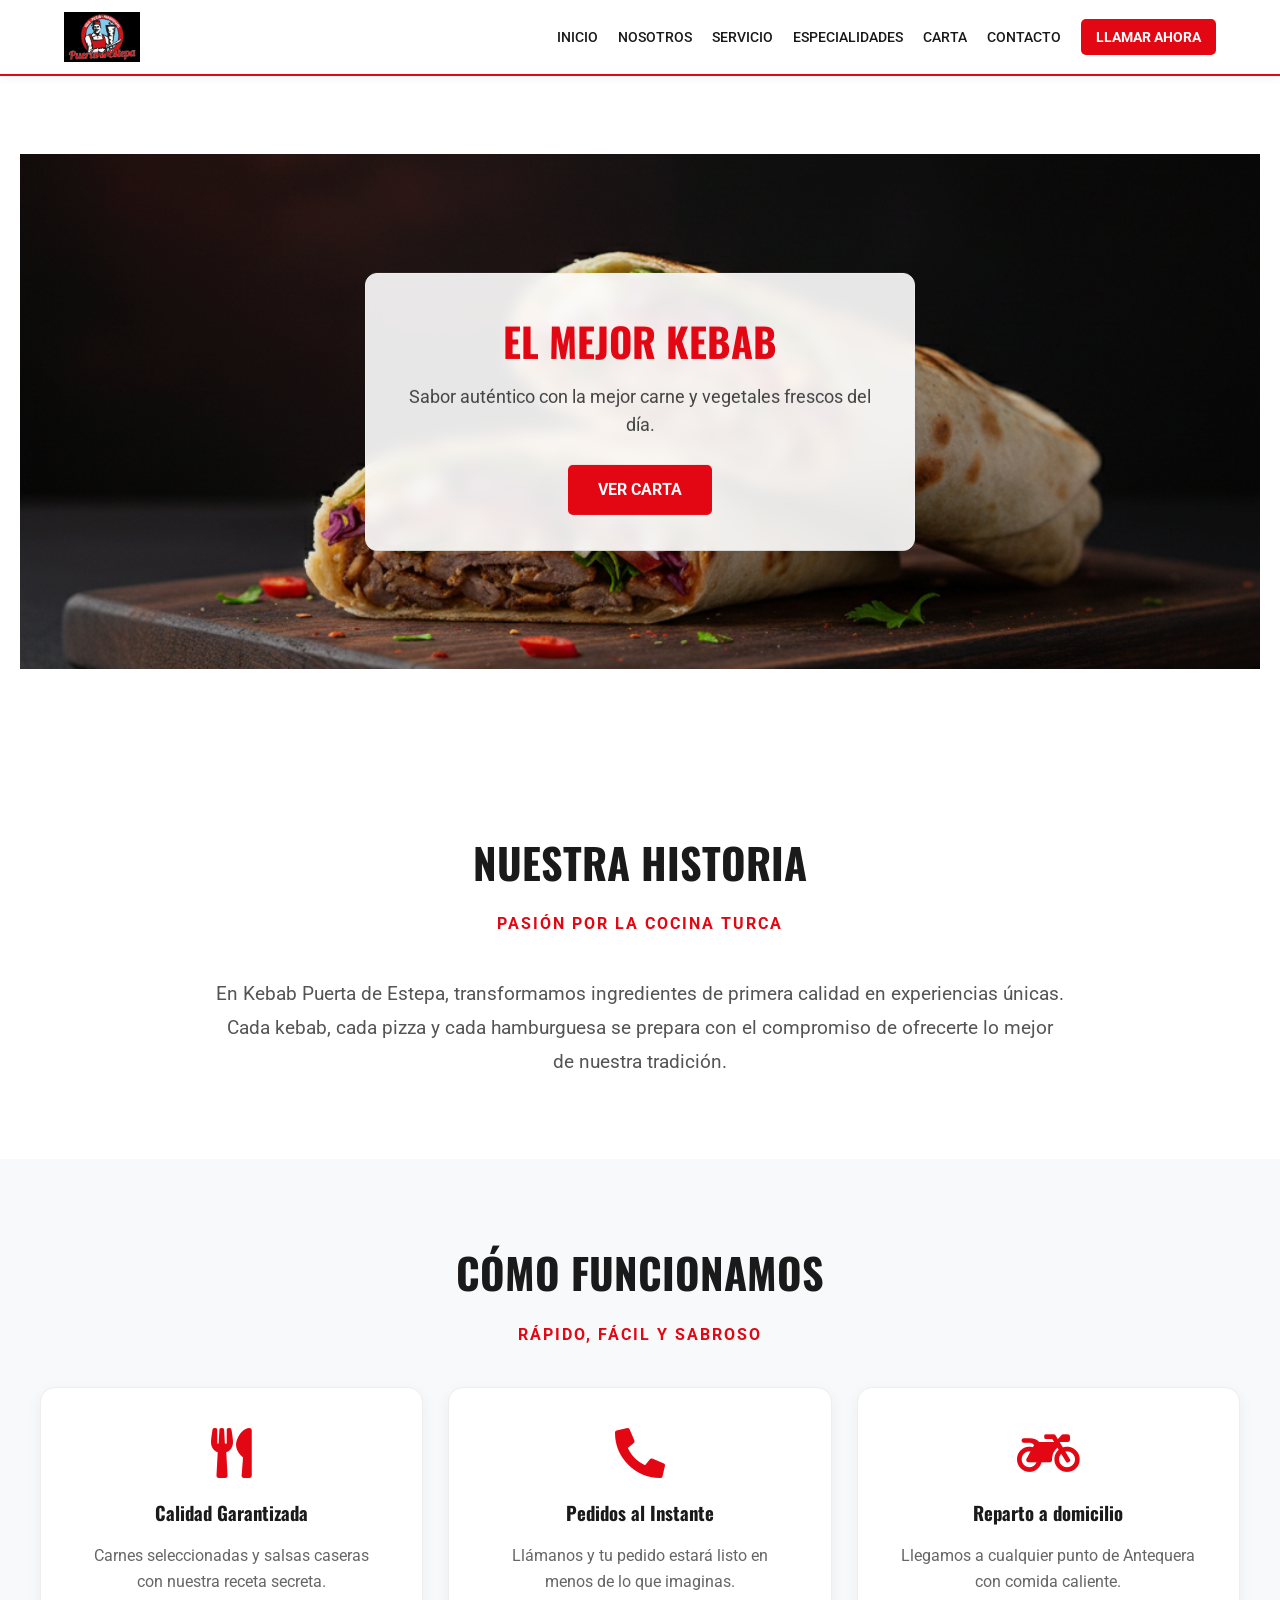
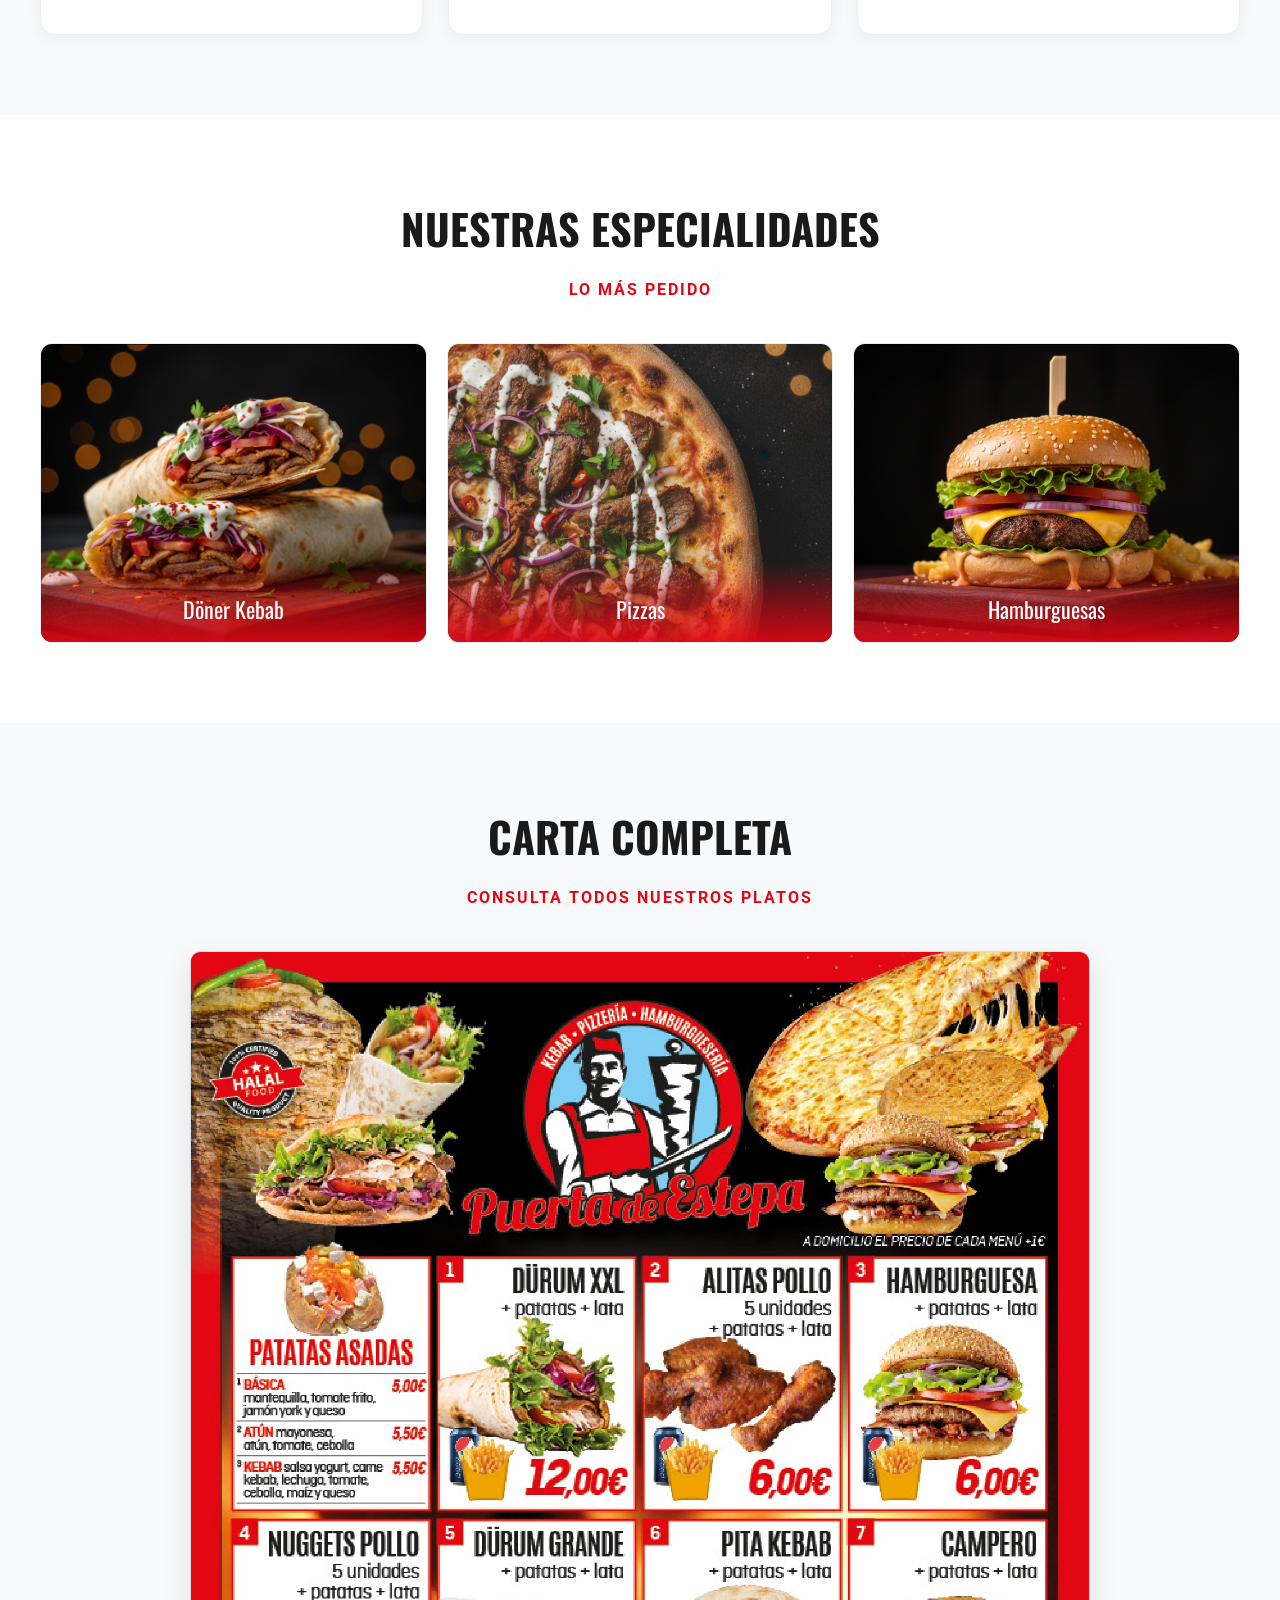
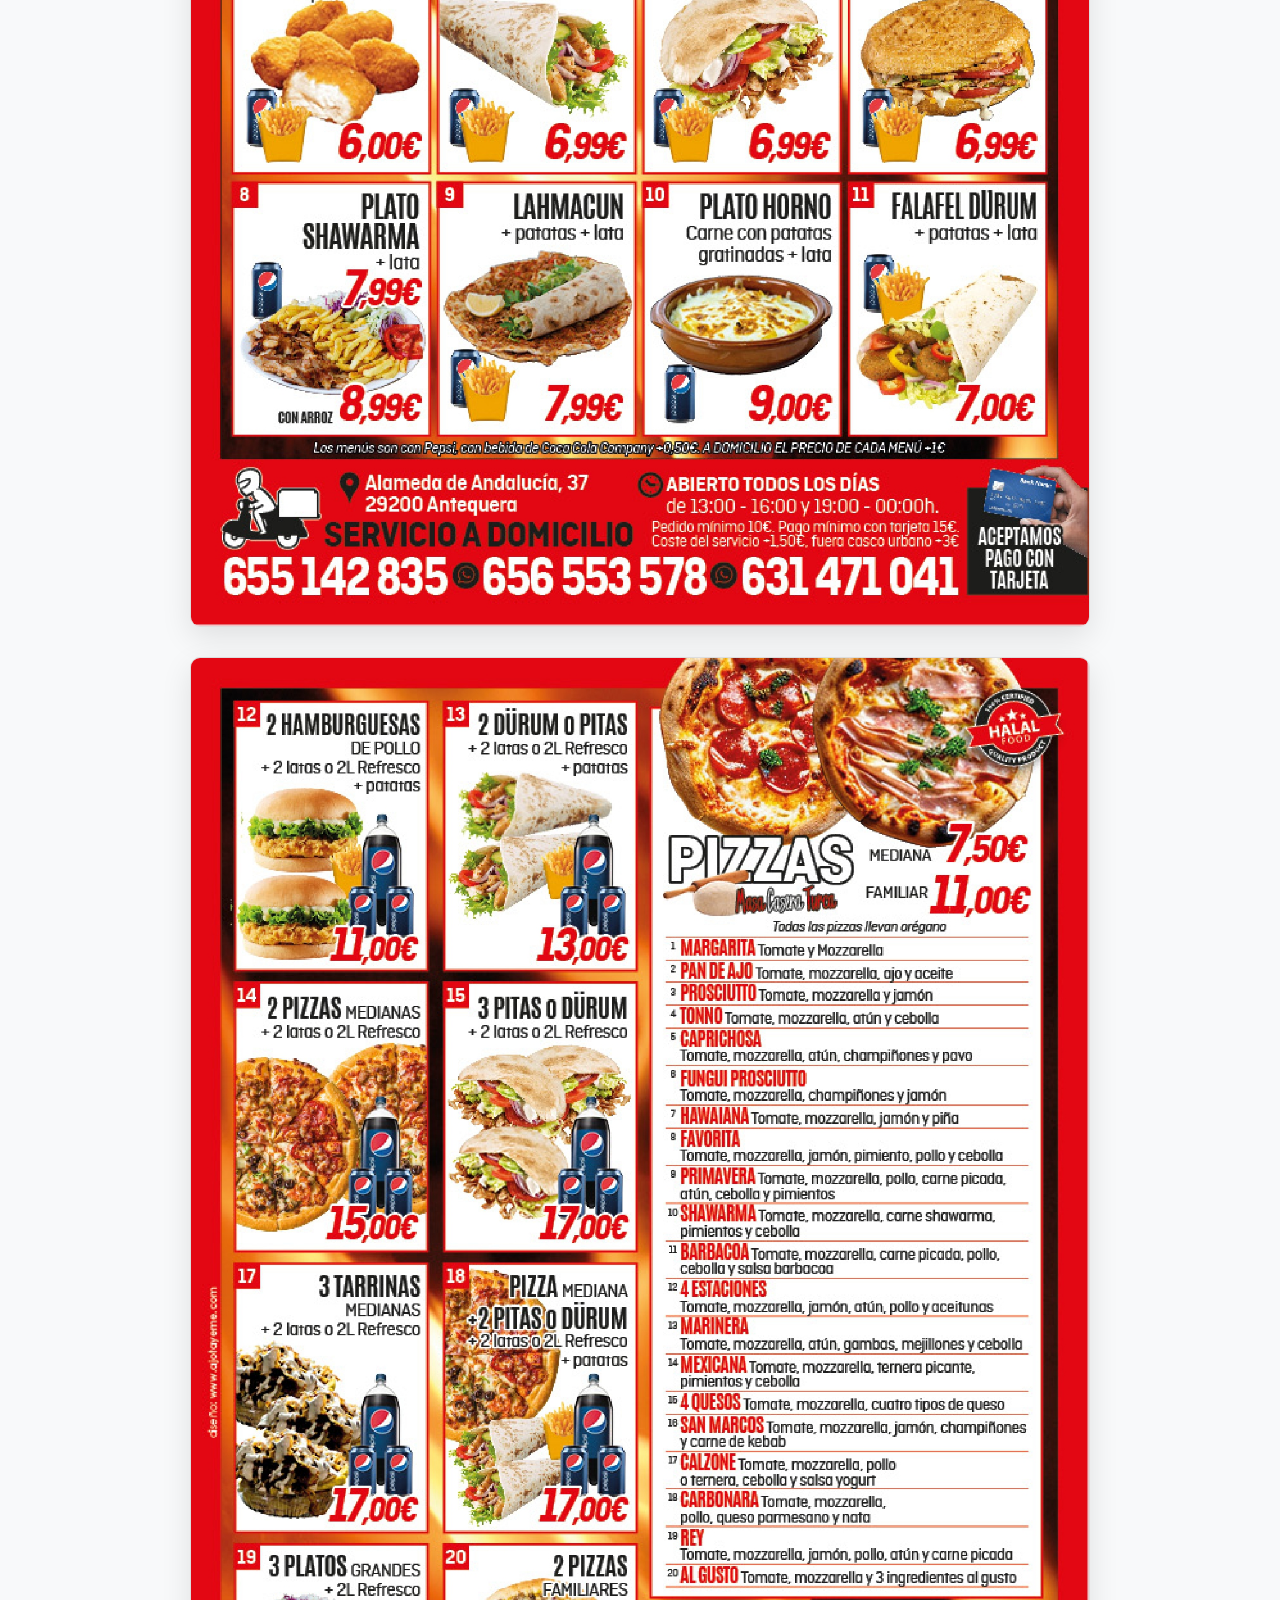
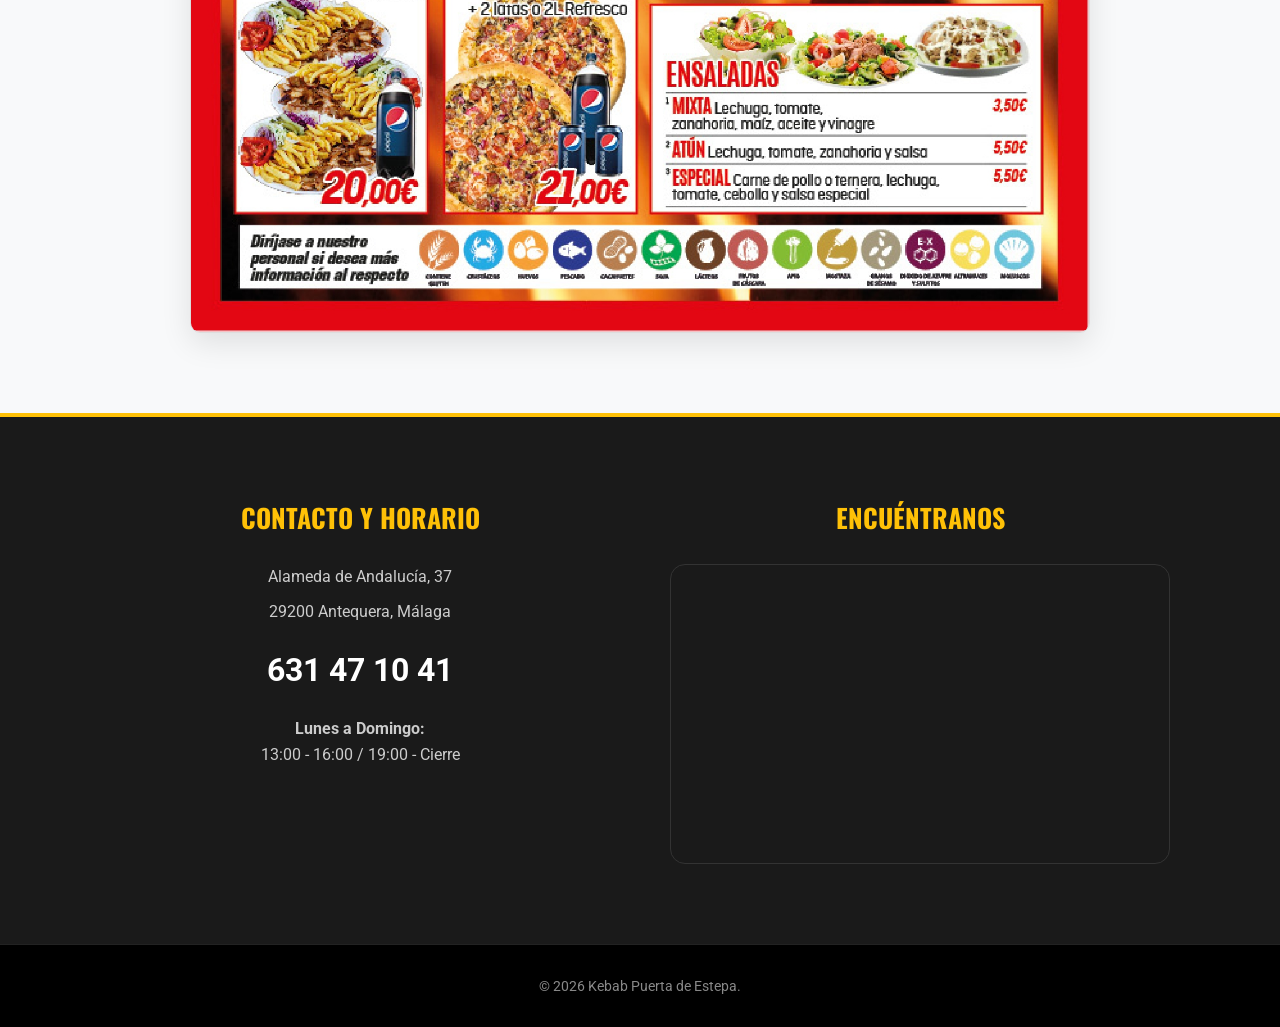
==== commit 7f15c0b0: "Actualizar index.html" ====
--- a/index.html
+++ b/index.html
@@ -3,32 +3,32 @@
 <head>
 <meta charset="UTF-8">
 <meta name="viewport" content="width=device-width, initial-scale=1.0">
-<title>KEBAP ESTAMBUL - Modo Oscuro Animado</title>
+<title>Kebab Puerta de Estepa</title>
 
 <link href="https://fonts.googleapis.com/css?family=Roboto:300,400,500,700&display=swap" rel="stylesheet">
 <link href="https://fonts.googleapis.com/css2?family=Oswald:wght@400;700&display=swap" rel="stylesheet">
 <link rel="stylesheet" href="https://use.fontawesome.com/releases/v5.11.0/css/all.css">
 
 <style>
-/* --- ESTILOS MODO OSCURO --- */
+/* --- ESTILOS MODO CLARO (PALETA KEBAP ESTAMBUL) --- */
 html { scroll-behavior: smooth; }
 * { margin:0; padding:0; box-sizing:border-box; font-family:'Roboto',sans-serif; }
 
 body { 
     line-height:1.6; 
-    color:#e0e0e0; 
+    color:#333333; /* Texto principal oscuro sobre fondo claro */
     overflow-x: hidden; 
     width: 100%; 
-    background-color: #121212; 
+    background-color: #ffffff; 
 }
 
 a { text-decoration:none; }
 img { max-width:100%; display:block; }
 ul { list-style:none; }
 
-/* --- BOTÓN WHATSAPP (SOLO MÓVIL) --- */
+/* --- BOTÓN WHATSAPP --- */
 .whatsapp-float {
-    display: none; /* Oculto por defecto (Escritorio) */
+    display: none; 
     position: fixed;
     width: 60px;
     height: 60px;
@@ -39,7 +39,7 @@
     border-radius: 50px;
     text-align: center;
     font-size: 30px;
-    box-shadow: 2px 2px 10px rgba(0,0,0,0.5);
+    box-shadow: 2px 2px 10px rgba(0,0,0,0.2);
     z-index: 2000;
     align-items: center;
     justify-content: center;
@@ -63,8 +63,9 @@
 /* --- HEADER --- */
 header {
     position: fixed; width: 100%; top: 0; left: 0; z-index: 1000;
-    background: #000; padding: 12px 0; color: #fff;
-    border-bottom: 1px solid #333;
+    background: #ffffff; padding: 12px 0; color: #333;
+    border-bottom: 2px solid #e30613; /* Línea roja corporativa */
+    box-shadow: 0 2px 10px rgba(0,0,0,0.05);
 }
 header .container {
     display: flex; justify-content: space-between; align-items: center;
@@ -74,13 +75,13 @@
 
 /* --- NAV --- */
 nav ul { display: flex; gap: 20px; align-items: center; }
-nav ul li a { color: #fff; font-weight: 500; font-size: 14px; transition: 0.3s; text-transform: uppercase; }
-nav ul li a:hover { color: #ff6600; }
-nav .nav-btn a { background: #ff6600; color: #fff; padding: 10px 15px; border-radius: 5px; font-weight: bold; }
-
-.close-menu { display: none; color: #fff; font-size: 35px; position: absolute; top: 20px; right: 20px; cursor: pointer; }
+nav ul li a { color: #1a1a1a; font-weight: 500; font-size: 14px; transition: 0.3s; text-transform: uppercase; }
+nav ul li a:hover { color: #e30613; }
+nav .nav-btn a { background: #e30613; color: #fff; padding: 10px 15px; border-radius: 5px; font-weight: bold; }
+
+.close-menu { display: none; color: #1a1a1a; font-size: 35px; position: absolute; top: 20px; right: 20px; cursor: pointer; }
 .burger-menu { display: none; flex-direction: column; cursor: pointer; gap: 6px; }
-.burger-menu span { width: 30px; height: 3px; background: #fff; border-radius: 3px; }
+.burger-menu span { width: 30px; height: 3px; background: #e30613; border-radius: 3px; }
 
 /* --- SLIDER --- */
 .slider-container { width: 100%; overflow: hidden; margin-top: 74px; }
@@ -88,90 +89,92 @@
 #slides { position: relative; width: 100%; height: 100%; }
 #slides li.slide { position: absolute; top: 0; left: 0; width: 100%; height: 100%; opacity: 0; transition: opacity 1s ease; z-index: 0; }
 #slides li.slide.active { opacity: 1; z-index: 1; }
-#slides li.slide img { width: 100%; height: 100%; object-fit: cover; filter: brightness(0.8); }
+#slides li.slide img { width: 100%; height: 100%; object-fit: cover; filter: brightness(0.9); }
 
 #slides li.slide .caption {
     position: absolute; top: 50%; left: 50%; transform: translate(-50%, -50%);
-    text-align: center; color: #fff; width: 85%; max-width: 550px; z-index: 2;
-    background: rgba(0, 0, 0, 0.75); padding: 35px; border-radius: 12px; 
-    backdrop-filter: blur(8px); border: 1px solid #444;
-}
-#slides li.slide .caption h1 { font-family: 'Oswald', sans-serif; font-size: 40px; margin-bottom: 10px; text-transform: uppercase; color: #ff6600; }
-#slides li.slide .caption p { font-size: 18px; margin-bottom: 25px; color: #ccc; }
-.btn-slide { background: #ff6600; color: #fff; padding: 12px 30px; border-radius: 5px; font-weight: bold; display: inline-block; transition: 0.3s; }
+    text-align: center; color: #1a1a1a; width: 85%; max-width: 550px; z-index: 2;
+    background: rgba(255, 255, 255, 0.9); padding: 35px; border-radius: 12px; 
+    backdrop-filter: blur(8px); border: 1px solid #eee;
+}
+#slides li.slide .caption h1 { font-family: 'Oswald', sans-serif; font-size: 40px; margin-bottom: 10px; text-transform: uppercase; color: #e30613; }
+#slides li.slide .caption p { font-size: 18px; margin-bottom: 25px; color: #444; }
+.btn-slide { background: #e30613; color: #fff; padding: 12px 30px; border-radius: 5px; font-weight: bold; display: inline-block; transition: 0.3s; }
+.btn-slide:hover { background: #ffc107; color: #1a1a1a; }
 
 /* --- SECCIONES --- */
 section { padding: 80px 20px; text-align: center; width: 100%; }
 .inner-section { max-width: 1200px; margin: auto; }
-.section-title { font-family: 'Oswald', sans-serif; font-size: 42px; margin-bottom: 15px; text-transform: uppercase; color: #fff; }
-.section-subtitle { display: block; color: #ff6600; font-weight: bold; margin-bottom: 40px; text-transform: uppercase; letter-spacing: 2px; }
+.section-title { font-family: 'Oswald', sans-serif; font-size: 42px; margin-bottom: 15px; text-transform: uppercase; color: #1a1a1a; }
+.section-subtitle { display: block; color: #e30613; font-weight: bold; margin-bottom: 40px; text-transform: uppercase; letter-spacing: 2px; }
 
 /* Estilo específico para la nueva sección Carta */
-.carta-full { background: #121212; }
+.carta-full { background: #f8f9fa; }
 .carta-container { display: flex; flex-direction: column; gap: 30px; align-items: center; max-width: 900px; margin: auto; }
-.carta-page { width: 100%; border: 1px solid #333; border-radius: 10px; overflow: hidden; box-shadow: 0 10px 30px rgba(0,0,0,0.5); }
+.carta-page { width: 100%; border: 1px solid #ddd; border-radius: 10px; overflow: hidden; box-shadow: 0 10px 30px rgba(0,0,0,0.1); }
 
 /* Nosotros */
-.about-section { background: #121212; }
-.about-content p { font-size: 19px; color: #bbb; max-width: 850px; margin: auto; line-height: 1.8; }
+.about-section { background: #ffffff; }
+.about-content p { font-size: 19px; color: #555; max-width: 850px; margin: auto; line-height: 1.8; }
 
 /* Servicio */
-.how-section { background: #1a1a1a; }
+.how-section { background: #f8f9fa; }
 .how-grid { display: flex; flex-wrap: wrap; gap: 25px; justify-content: center; }
 .how-box { 
     flex: 1 1 300px; 
-    background: #252525; 
+    background: #ffffff; 
     padding: 40px; 
     border-radius: 15px; 
-    border: 1px solid #333;
+    border: 1px solid #eee;
     transition: 0.3s;
-}
-.how-box:hover { border-color: #ff6600; transform: translateY(-5px); }
-.how-box i { font-size: 50px; color: #ff6600; margin-bottom: 20px; }
-.how-box h3 { font-family: 'Oswald', sans-serif; margin-bottom: 15px; color: #fff; }
-.how-box p { color: #aaa; }
+    box-shadow: 0 4px 15px rgba(0,0,0,0.05);
+}
+.how-box:hover { border-color: #ffc107; transform: translateY(-5px); }
+.how-box i { font-size: 50px; color: #e30613; margin-bottom: 20px; }
+.how-box h3 { font-family: 'Oswald', sans-serif; margin-bottom: 15px; color: #1a1a1a; }
+.how-box p { color: #666; }
 
 /* Carta */
 .gallery-grid { display: flex; gap: 20px; flex-wrap: wrap; justify-content: center; }
-.gallery-img { position: relative; overflow: hidden; border-radius: 12px; flex: 1 1 320px; height: 300px; border: 1px solid #333; }
+.gallery-img { position: relative; overflow: hidden; border-radius: 12px; flex: 1 1 320px; height: 300px; border: 1px solid #eee; }
 .gallery-img img { width: 100%; height: 100%; object-fit: cover; transition: 0.6s; }
-.gallery-img:hover img { transform: scale(1.1); filter: brightness(1.1); }
+.gallery-img:hover img { transform: scale(1.1); }
 .gallery-img .img-meta { 
     position: absolute; bottom: 0; left: 0; width: 100%; 
-    background: linear-gradient(transparent, rgba(0,0,0,0.95)); 
+    background: linear-gradient(transparent, rgba(227, 6, 19, 0.9)); /* Gradiente rojo corporativo */
     color: #fff; padding: 30px 20px 15px; 
     font-family: 'Oswald', sans-serif; font-size: 22px; 
 }
 
 /* --- FOOTER --- */
-footer { background: #080808; color: #fff; padding-top: 80px; border-top: 1px solid #222; }
+footer { background: #1a1a1a; color: #fff; padding-top: 80px; border-top: 4px solid #ffc107; }
 .footer-content { display: flex; flex-wrap: wrap; justify-content: center; gap: 60px; padding: 0 20px 80px; max-width: 1100px; margin: auto; }
 .footer-info-block { flex: 1 1 350px; text-align: center; }
-.footer-info-block h5 { color: #ff6600; font-family: 'Oswald', sans-serif; font-size: 26px; margin-bottom: 25px; text-transform: uppercase; }
-.footer-info-block p { color: #aaa; font-size: 16px; margin-bottom: 10px; }
-.tel-big { font-size: 32px; color: #fff; font-weight: bold; display: block; margin: 20px 0; transition: 0.3s; }
+.footer-info-block h5 { color: #ffc107; font-family: 'Oswald', sans-serif; font-size: 26px; margin-bottom: 25px; text-transform: uppercase; }
+.footer-info-block p { color: #ccc; font-size: 16px; margin-bottom: 10px; }
+.tel-big { font-size: 32px; color: #ffffff; font-weight: bold; display: block; margin: 20px 0; transition: 0.3s; }
+.tel-big:hover { color: #ffc107; }
 .map-frame { height: 300px; border-radius: 15px; overflow: hidden; border: 1px solid #333; }
 
-.copyright { background: #000; padding: 30px; text-align: center; border-top: 1px solid #1a1a1a; }
-.copyright p { font-size: 14px; color: #555; }
+.copyright { background: #000; padding: 30px; text-align: center; border-top: 1px solid #222; }
+.copyright p { font-size: 14px; color: #888; }
 
 /* --- RESPONSIVE --- */
 @media (max-width: 991px) {
-    .whatsapp-float { display: flex; } /* Mostrar solo en móviles */
+    .whatsapp-float { display: flex; } 
     .burger-menu { display: flex; }
     nav ul {
         position: fixed; top: 0; right: -100%; width: 80%; height: 100vh;
-        background: #000; flex-direction: column; justify-content: center;
-        transition: 0.4s; z-index: 1050; border-left: 1px solid #333;
+        background: #ffffff; flex-direction: column; justify-content: center;
+        transition: 0.4s; z-index: 1050; border-left: 2px solid #e30613;
     }
     nav ul.show { right: 0; }
     .close-menu { display: block; }
-    nav ul li a { font-size: 24px; padding: 20px; width: 100%; text-align: center; }
+    nav ul li a { color: #1a1a1a; font-size: 24px; padding: 20px; width: 100%; text-align: center; }
 }
 </style>
 </head>
 <body>
-
 <a href="https://wa.me/34631471041" class="whatsapp-float" target="_blank">
     <i class="fab fa-whatsapp"></i>
 </a>
@@ -359,4 +362,4 @@
 </script>
 
 </body>
-</html>+</html>
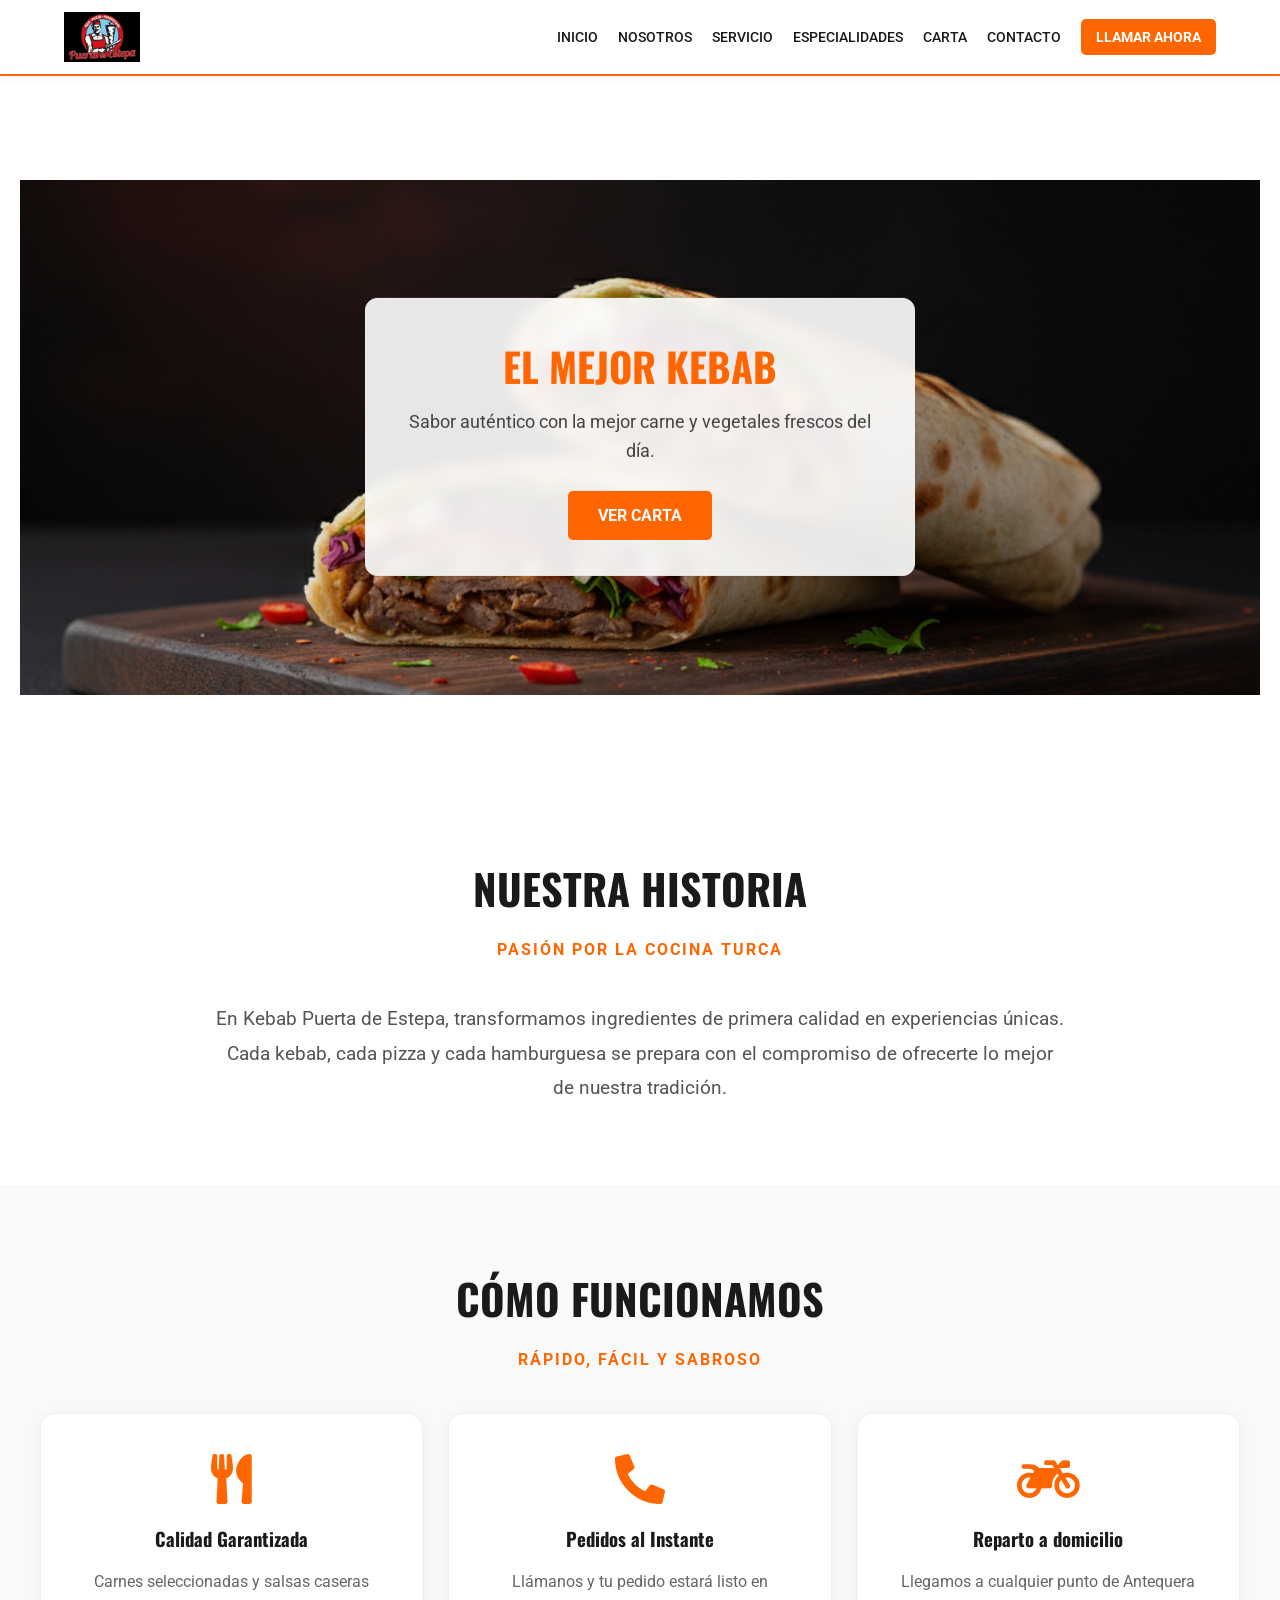
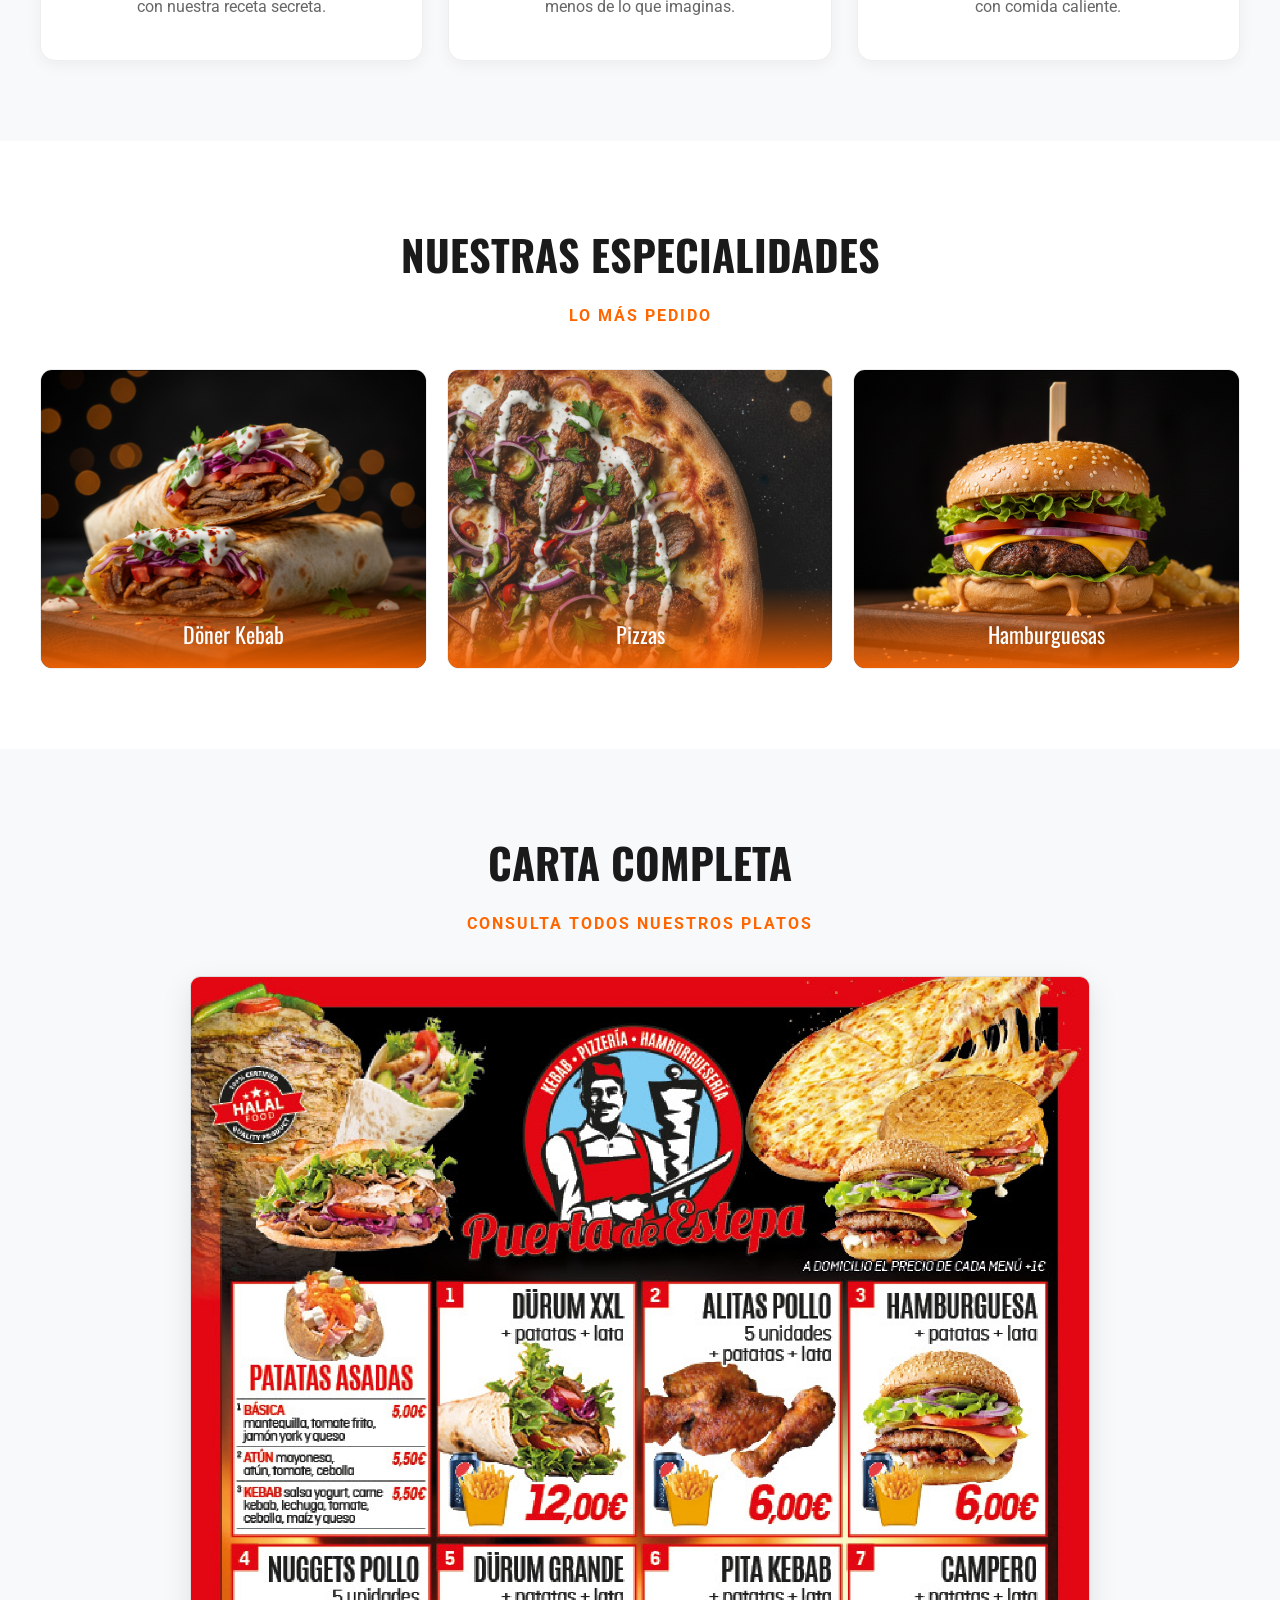
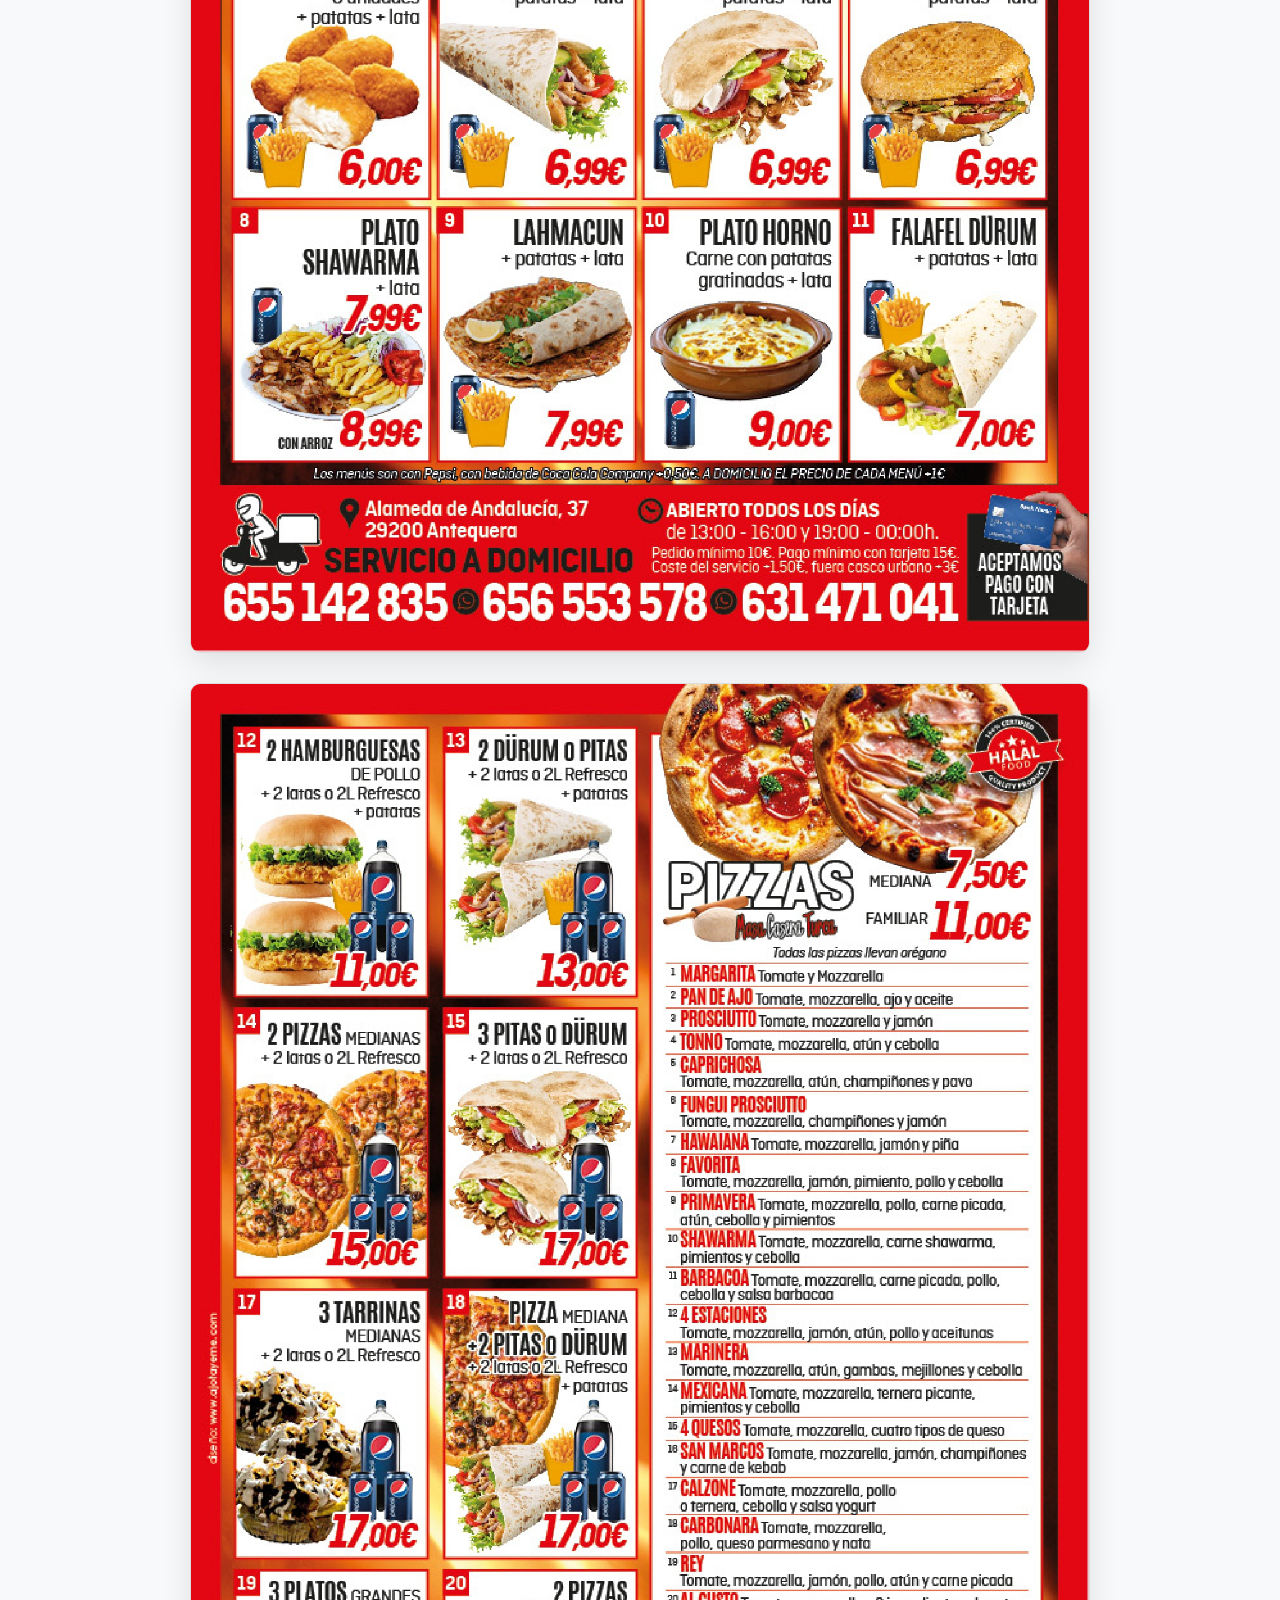
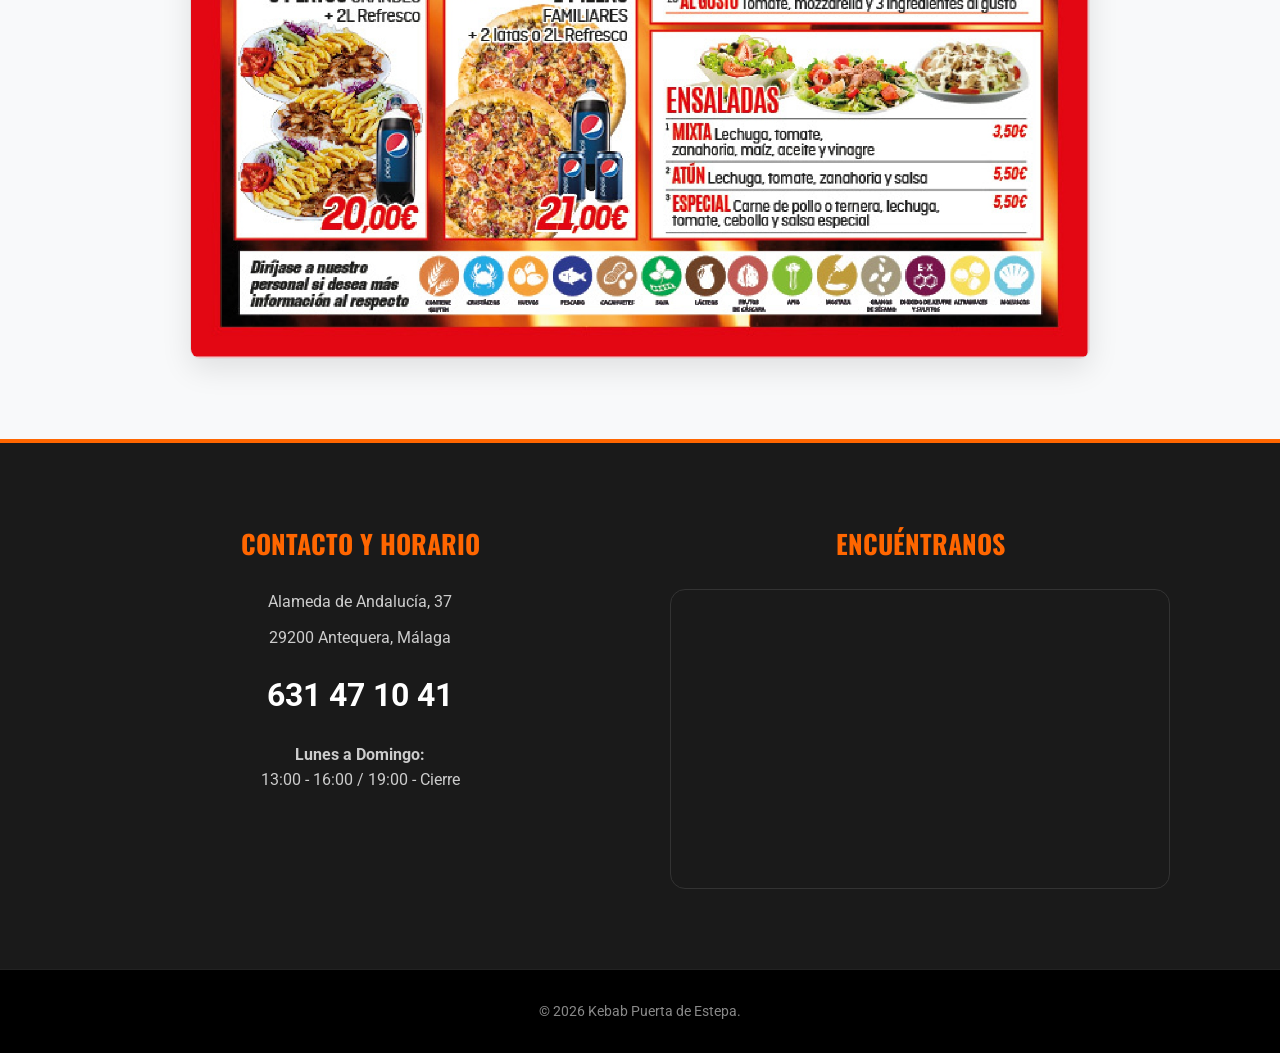
==== commit 280e5c0b: "cambiar colores v1" ====
--- a/index.html
+++ b/index.html
@@ -10,13 +10,13 @@
 <link rel="stylesheet" href="https://use.fontawesome.com/releases/v5.11.0/css/all.css">
 
 <style>
-/* --- ESTILOS MODO CLARO (PALETA KEBAP ESTAMBUL) --- */
+/* --- ESTILOS MODO CLARO (PALETA ACTUALIZADA A NARANJA) --- */
 html { scroll-behavior: smooth; }
 * { margin:0; padding:0; box-sizing:border-box; font-family:'Roboto',sans-serif; }
 
 body { 
     line-height:1.6; 
-    color:#333333; /* Texto principal oscuro sobre fondo claro */
+    color:#333333; 
     overflow-x: hidden; 
     width: 100%; 
     background-color: #ffffff; 
@@ -25,28 +25,6 @@
 a { text-decoration:none; }
 img { max-width:100%; display:block; }
 ul { list-style:none; }
-
-/* --- BOTÓN WHATSAPP --- */
-.whatsapp-float {
-    display: none; 
-    position: fixed;
-    width: 60px;
-    height: 60px;
-    bottom: 20px;
-    right: 20px;
-    background-color: #25d366;
-    color: #FFF;
-    border-radius: 50px;
-    text-align: center;
-    font-size: 30px;
-    box-shadow: 2px 2px 10px rgba(0,0,0,0.2);
-    z-index: 2000;
-    align-items: center;
-    justify-content: center;
-}
-.whatsapp-float i {
-    line-height: 60px;
-}
 
 /* --- CLASES DE ANIMACIÓN --- */
 .reveal {
@@ -64,7 +42,7 @@
 header {
     position: fixed; width: 100%; top: 0; left: 0; z-index: 1000;
     background: #ffffff; padding: 12px 0; color: #333;
-    border-bottom: 2px solid #e30613; /* Línea roja corporativa */
+    border-bottom: 2px solid #ff6600; /* Cambiado a naranja */
     box-shadow: 0 2px 10px rgba(0,0,0,0.05);
 }
 header .container {
@@ -76,12 +54,12 @@
 /* --- NAV --- */
 nav ul { display: flex; gap: 20px; align-items: center; }
 nav ul li a { color: #1a1a1a; font-weight: 500; font-size: 14px; transition: 0.3s; text-transform: uppercase; }
-nav ul li a:hover { color: #e30613; }
-nav .nav-btn a { background: #e30613; color: #fff; padding: 10px 15px; border-radius: 5px; font-weight: bold; }
+nav ul li a:hover { color: #ff6600; } /* Cambiado a naranja */
+nav .nav-btn a { background: #ff6600; color: #fff; padding: 10px 15px; border-radius: 5px; font-weight: bold; }
 
 .close-menu { display: none; color: #1a1a1a; font-size: 35px; position: absolute; top: 20px; right: 20px; cursor: pointer; }
 .burger-menu { display: none; flex-direction: column; cursor: pointer; gap: 6px; }
-.burger-menu span { width: 30px; height: 3px; background: #e30613; border-radius: 3px; }
+.burger-menu span { width: 30px; height: 3px; background: #ff6600; border-radius: 3px; } /* Cambiado a naranja */
 
 /* --- SLIDER --- */
 .slider-container { width: 100%; overflow: hidden; margin-top: 74px; }
@@ -97,18 +75,18 @@
     background: rgba(255, 255, 255, 0.9); padding: 35px; border-radius: 12px; 
     backdrop-filter: blur(8px); border: 1px solid #eee;
 }
-#slides li.slide .caption h1 { font-family: 'Oswald', sans-serif; font-size: 40px; margin-bottom: 10px; text-transform: uppercase; color: #e30613; }
+#slides li.slide .caption h1 { font-family: 'Oswald', sans-serif; font-size: 40px; margin-bottom: 10px; text-transform: uppercase; color: #ff6600; } /* Cambiado a naranja */
 #slides li.slide .caption p { font-size: 18px; margin-bottom: 25px; color: #444; }
-.btn-slide { background: #e30613; color: #fff; padding: 12px 30px; border-radius: 5px; font-weight: bold; display: inline-block; transition: 0.3s; }
-.btn-slide:hover { background: #ffc107; color: #1a1a1a; }
+.btn-slide { background: #ff6600; color: #fff; padding: 12px 30px; border-radius: 5px; font-weight: bold; display: inline-block; transition: 0.3s; }
+.btn-slide:hover { background: #e65c00; color: #fff; }
 
 /* --- SECCIONES --- */
 section { padding: 80px 20px; text-align: center; width: 100%; }
 .inner-section { max-width: 1200px; margin: auto; }
 .section-title { font-family: 'Oswald', sans-serif; font-size: 42px; margin-bottom: 15px; text-transform: uppercase; color: #1a1a1a; }
-.section-subtitle { display: block; color: #e30613; font-weight: bold; margin-bottom: 40px; text-transform: uppercase; letter-spacing: 2px; }
-
-/* Estilo específico para la nueva sección Carta */
+.section-subtitle { display: block; color: #ff6600; font-weight: bold; margin-bottom: 40px; text-transform: uppercase; letter-spacing: 2px; } /* Cambiado a naranja */
+
+/* Carta */
 .carta-full { background: #f8f9fa; }
 .carta-container { display: flex; flex-direction: column; gap: 30px; align-items: center; max-width: 900px; margin: auto; }
 .carta-page { width: 100%; border: 1px solid #ddd; border-radius: 10px; overflow: hidden; box-shadow: 0 10px 30px rgba(0,0,0,0.1); }
@@ -129,31 +107,31 @@
     transition: 0.3s;
     box-shadow: 0 4px 15px rgba(0,0,0,0.05);
 }
-.how-box:hover { border-color: #ffc107; transform: translateY(-5px); }
-.how-box i { font-size: 50px; color: #e30613; margin-bottom: 20px; }
+.how-box:hover { border-color: #ff6600; transform: translateY(-5px); } /* Cambiado a naranja */
+.how-box i { font-size: 50px; color: #ff6600; margin-bottom: 20px; } /* Cambiado a naranja */
 .how-box h3 { font-family: 'Oswald', sans-serif; margin-bottom: 15px; color: #1a1a1a; }
 .how-box p { color: #666; }
 
-/* Carta */
+/* Especialidades */
 .gallery-grid { display: flex; gap: 20px; flex-wrap: wrap; justify-content: center; }
 .gallery-img { position: relative; overflow: hidden; border-radius: 12px; flex: 1 1 320px; height: 300px; border: 1px solid #eee; }
 .gallery-img img { width: 100%; height: 100%; object-fit: cover; transition: 0.6s; }
 .gallery-img:hover img { transform: scale(1.1); }
 .gallery-img .img-meta { 
     position: absolute; bottom: 0; left: 0; width: 100%; 
-    background: linear-gradient(transparent, rgba(227, 6, 19, 0.9)); /* Gradiente rojo corporativo */
+    background: linear-gradient(transparent, rgba(255, 102, 0, 0.9)); /* Gradiente naranja */
     color: #fff; padding: 30px 20px 15px; 
     font-family: 'Oswald', sans-serif; font-size: 22px; 
 }
 
 /* --- FOOTER --- */
-footer { background: #1a1a1a; color: #fff; padding-top: 80px; border-top: 4px solid #ffc107; }
+footer { background: #1a1a1a; color: #fff; padding-top: 80px; border-top: 4px solid #ff6600; } /* Cambiado a naranja */
 .footer-content { display: flex; flex-wrap: wrap; justify-content: center; gap: 60px; padding: 0 20px 80px; max-width: 1100px; margin: auto; }
 .footer-info-block { flex: 1 1 350px; text-align: center; }
-.footer-info-block h5 { color: #ffc107; font-family: 'Oswald', sans-serif; font-size: 26px; margin-bottom: 25px; text-transform: uppercase; }
+.footer-info-block h5 { color: #ff6600; font-family: 'Oswald', sans-serif; font-size: 26px; margin-bottom: 25px; text-transform: uppercase; } /* Cambiado a naranja */
 .footer-info-block p { color: #ccc; font-size: 16px; margin-bottom: 10px; }
 .tel-big { font-size: 32px; color: #ffffff; font-weight: bold; display: block; margin: 20px 0; transition: 0.3s; }
-.tel-big:hover { color: #ffc107; }
+.tel-big:hover { color: #ff6600; } /* Cambiado a naranja */
 .map-frame { height: 300px; border-radius: 15px; overflow: hidden; border: 1px solid #333; }
 
 .copyright { background: #000; padding: 30px; text-align: center; border-top: 1px solid #222; }
@@ -161,12 +139,11 @@
 
 /* --- RESPONSIVE --- */
 @media (max-width: 991px) {
-    .whatsapp-float { display: flex; } 
     .burger-menu { display: flex; }
     nav ul {
         position: fixed; top: 0; right: -100%; width: 80%; height: 100vh;
         background: #ffffff; flex-direction: column; justify-content: center;
-        transition: 0.4s; z-index: 1050; border-left: 2px solid #e30613;
+        transition: 0.4s; z-index: 1050; border-left: 2px solid #ff6600; /* Cambiado a naranja */
     }
     nav ul.show { right: 0; }
     .close-menu { display: block; }
@@ -362,4 +339,4 @@
 </script>
 
 </body>
-</html>
+</html>
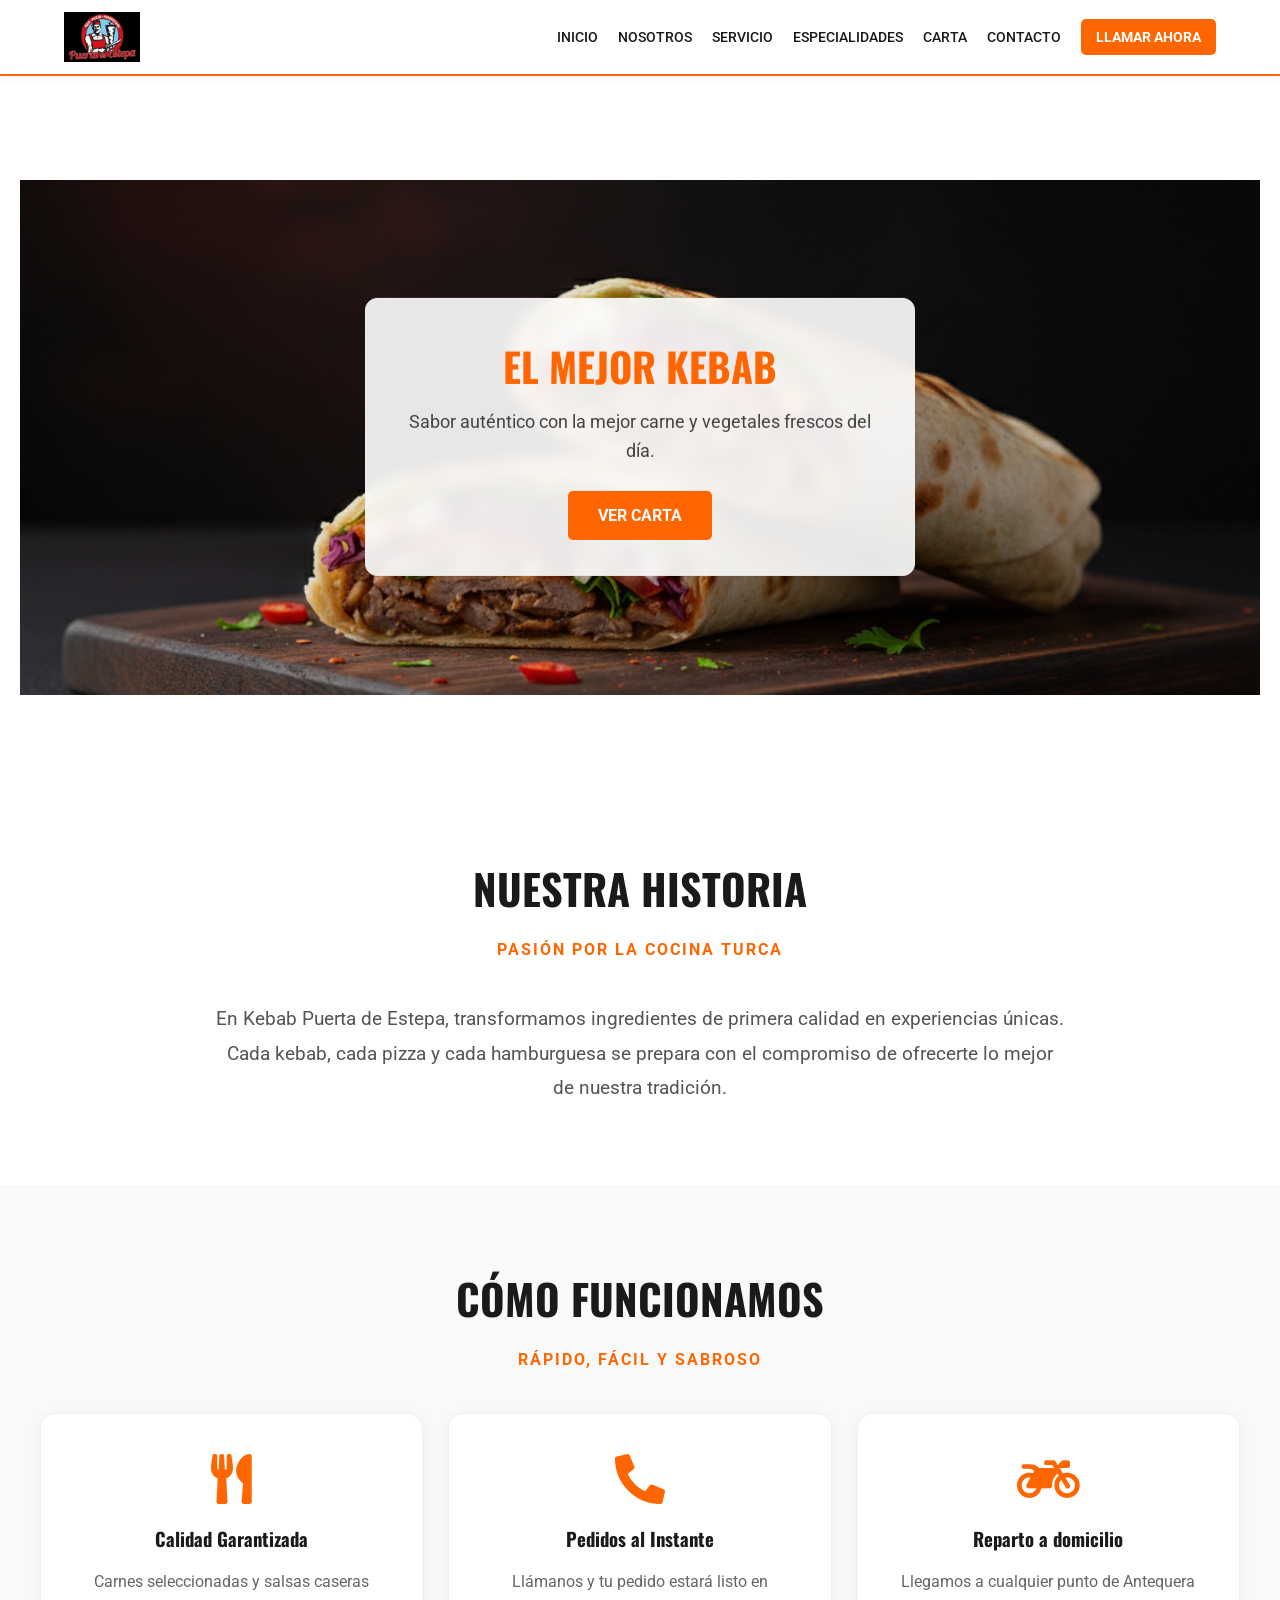
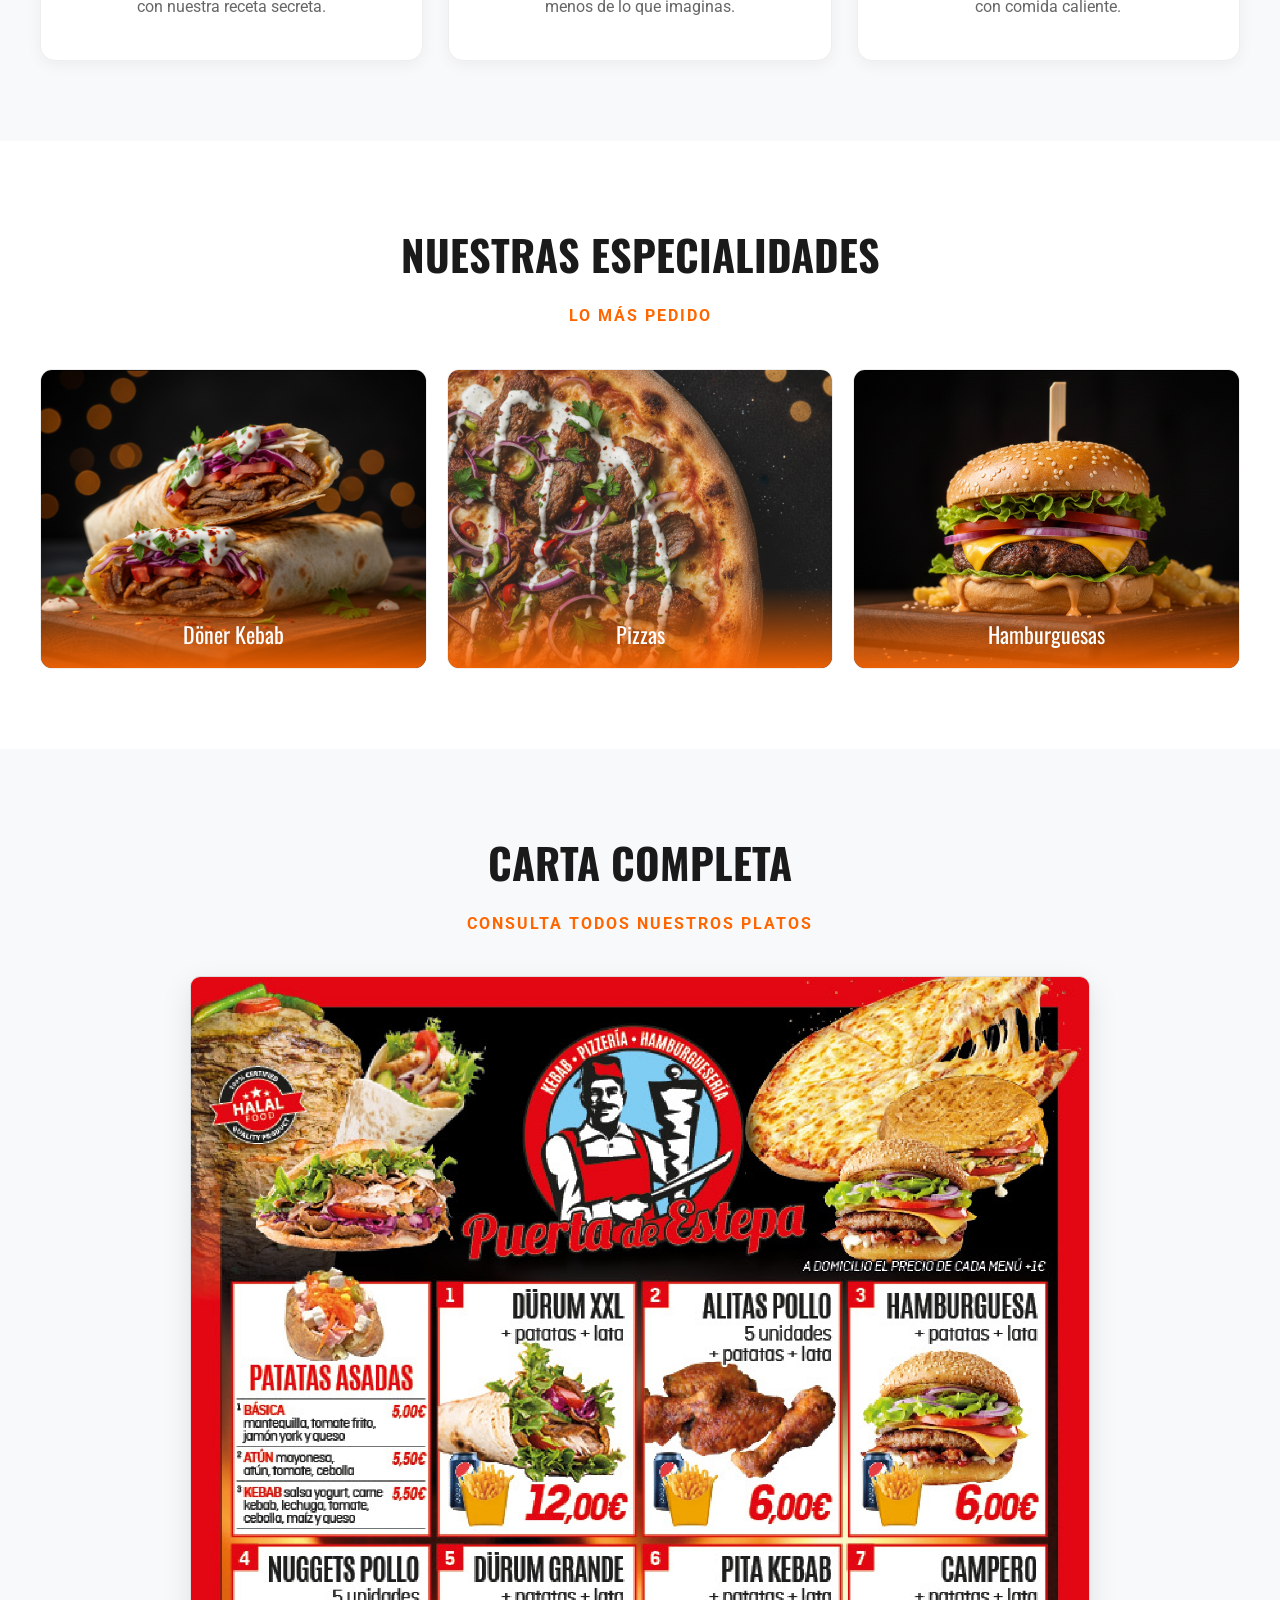
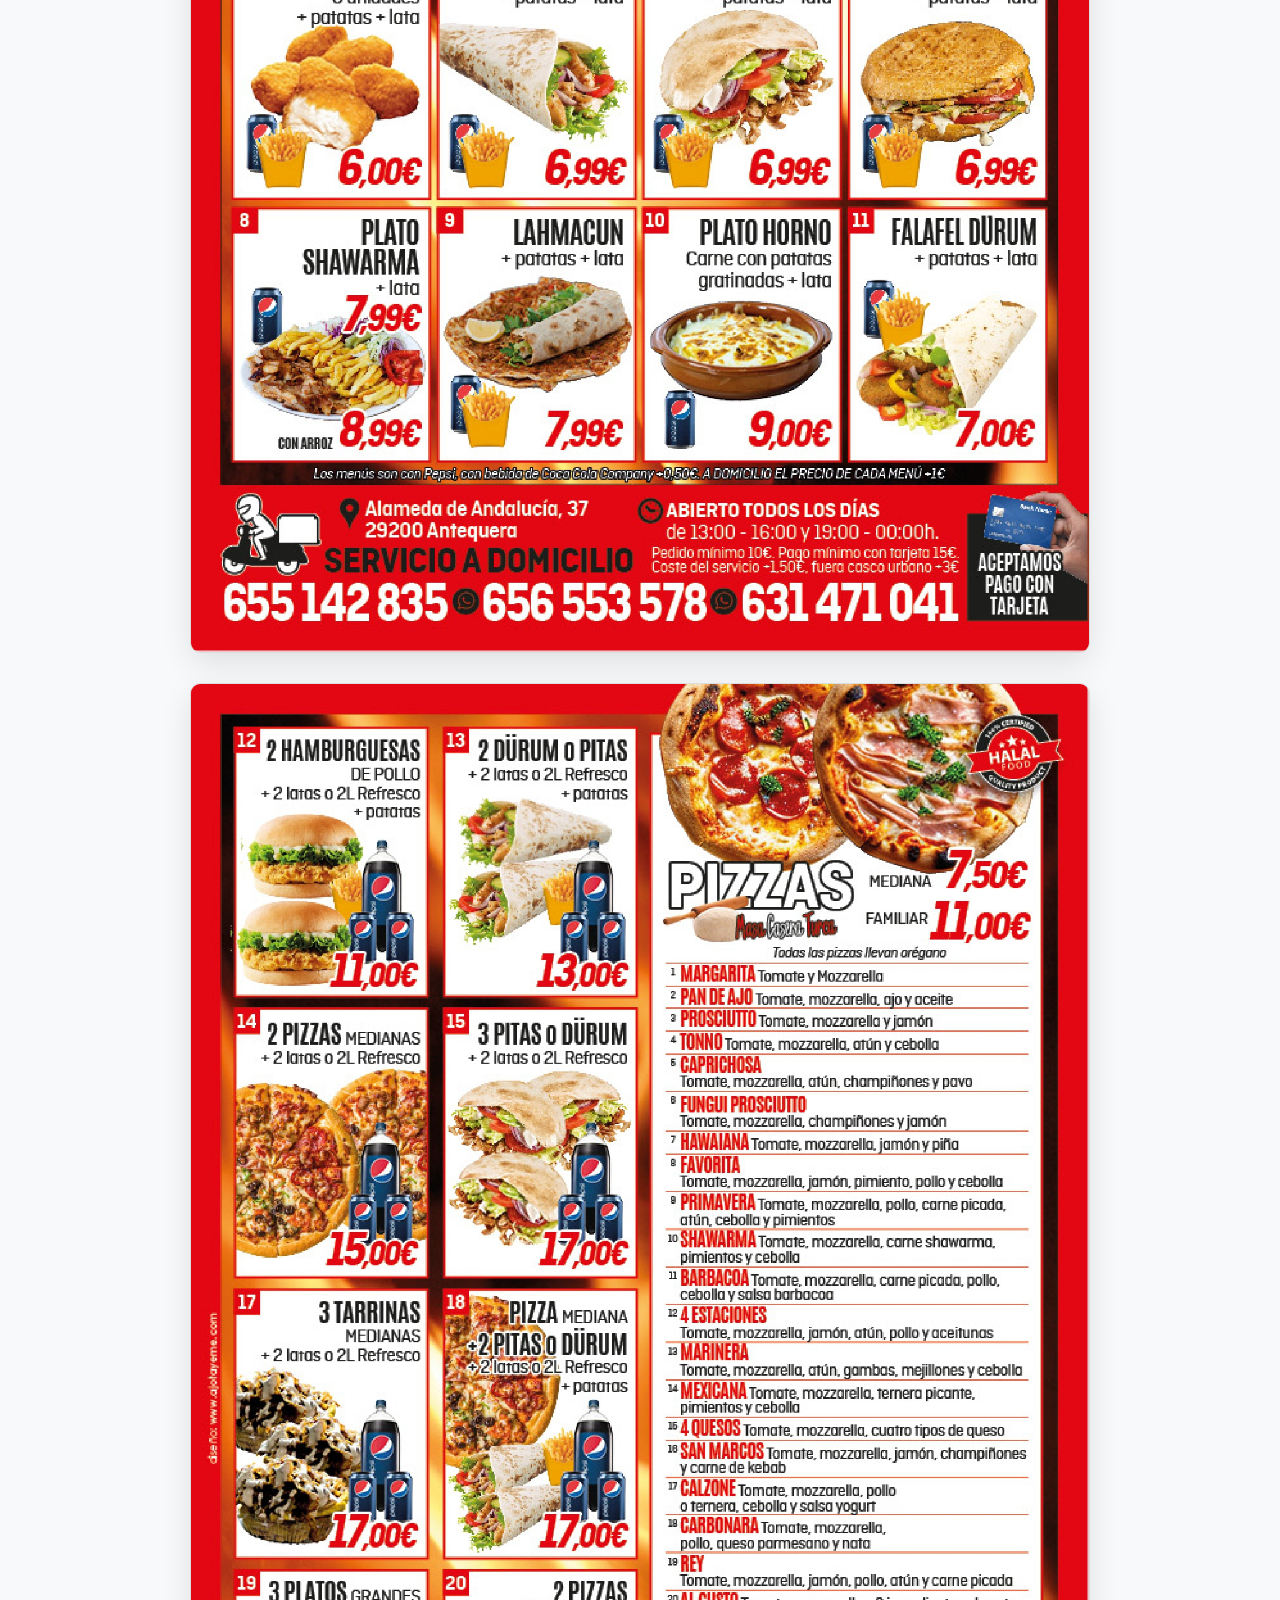
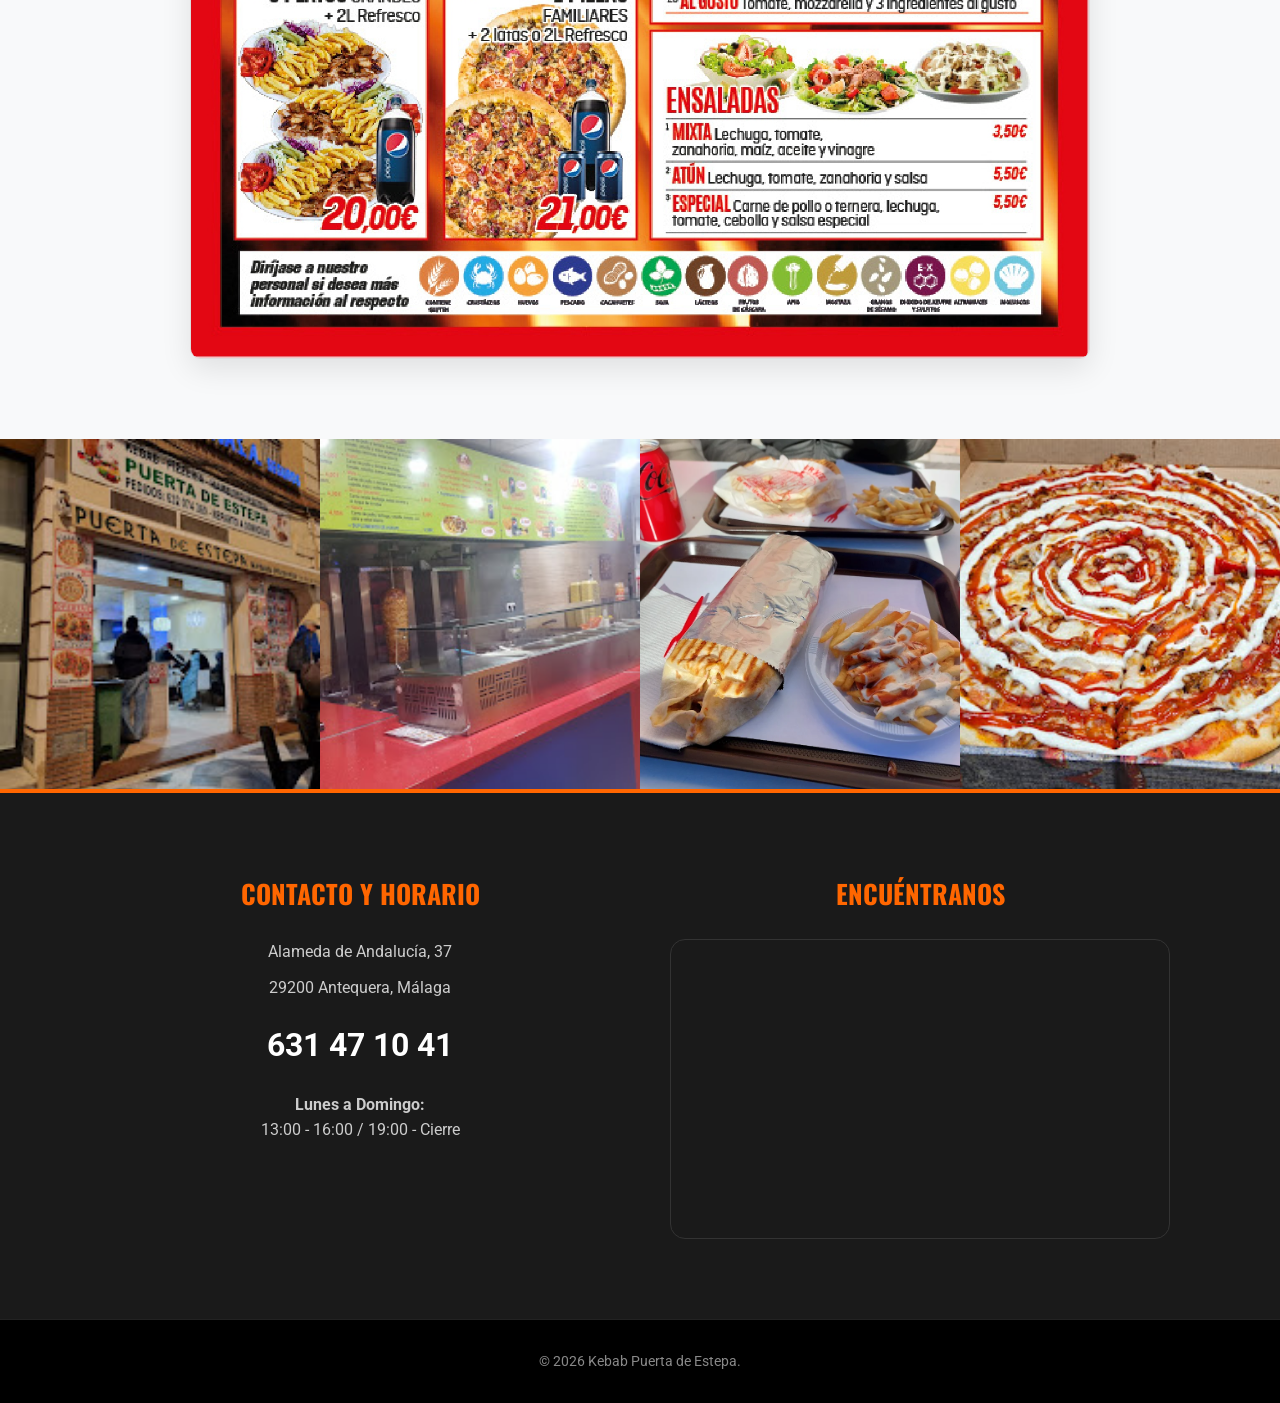
==== commit 1c1ed092: "add local gallery" ====
--- a/index.html
+++ b/index.html
@@ -148,6 +148,43 @@
     nav ul.show { right: 0; }
     .close-menu { display: block; }
     nav ul li a { color: #1a1a1a; font-size: 24px; padding: 20px; width: 100%; text-align: center; }
+}
+
+
+/* --- NUEVA SECCIÓN COLLAGE --- */
+.collage-section {
+    padding: 0; /* Sin padding para que ocupe todo el ancho */
+    line-height: 0;
+}
+
+.collage-grid {
+    display: grid;
+    grid-template-columns: repeat(4, 1fr); /* 4 columnas iguales */
+    width: 100%;
+}
+
+.collage-item {
+    overflow: hidden;
+    height: 350px; /* Altura fija para que sea uniforme */
+}
+
+.collage-item img {
+    width: 100%;
+    height: 100%;
+    object-fit: cover; /* Ajusta la imagen sin deformarla */
+    transition: transform 0.5s ease;
+}
+
+.collage-item:hover img {
+    transform: scale(1.1);
+}
+
+/* Responsive: 2 columnas en tablets y 1 en móviles */
+@media (max-width: 991px) {
+    .collage-grid { grid-template-columns: repeat(2, 1fr); }
+}
+@media (max-width: 480px) {
+    .collage-grid { grid-template-columns: 1fr; }
 }
 </style>
 </head>
@@ -183,7 +220,7 @@
                 <div class="caption">
                     <h1>EL MEJOR KEBAB</h1>
                     <p>Sabor auténtico con la mejor carne y vegetales frescos del día.</p>
-                    <a href="#carta-completa" class="btn-slide">VER CARTA</a>
+                    <a href="carta.html" class="btn-slide">VER CARTA</a>
                 </div>
             </li>
             <li class="slide">
@@ -191,7 +228,7 @@
                 <div class="caption">
                     <h1>Pizzas de todo tipo</h1>
                     <p>Las pizzas más famosas de Antequera. ¡Pruébalo ahora!</p>
-                    <a href="#carta-completa" class="btn-slide">VER CARTA</a>
+                    <a href="carta.html" class="btn-slide">VER CARTA</a>
                 </div>
             </li>
             <li class="slide">
@@ -199,7 +236,7 @@
                 <div class="caption">
                     <h1>EL MEJOR KEBAB</h1>
                     <p>Sabor auténtico con la mejor carne y vegetales frescos del día.</p>
-                    <a href="#carta-completa" class="btn-slide">VER CARTA</a>
+                    <a href="carta.html" class="btn-slide">VER CARTA</a>
                 </div>
             </li>
             <li class="slide">
@@ -207,7 +244,7 @@
                 <div class="caption">
                     <h1>Pizzas de todo tipo</h1>
                     <p>Las pizzas más famosas de Antequera. ¡Pruébalo ahora!</p>
-                    <a href="#carta-completa" class="btn-slide">VER CARTA</a>
+                    <a href="carta.html" class="btn-slide">VER CARTA</a>
                 </div>
             </li>
         </ul>
@@ -280,6 +317,23 @@
             <div class="carta-page">
                 <img src="./assets/carta2.jpg" alt="Carta Página 2">
             </div>
+        </div>
+    </div>
+</section>
+
+<section id="galeria" class="collage-section reveal">
+    <div class="collage-grid">
+        <div class="collage-item">
+            <img src="./assets/local/local1.jpg" alt="Imagen Galería 1">
+        </div>
+        <div class="collage-item">
+            <img src="./assets/local/local2.jpg" alt="Imagen Galería 2">
+        </div>
+        <div class="collage-item">
+            <img src="./assets/local/local3.webp" alt="Imagen Galería 3">
+        </div>
+        <div class="collage-item">
+            <img src="./assets/local/local4.jpg" alt="Imagen Galería 4">
         </div>
     </div>
 </section>
